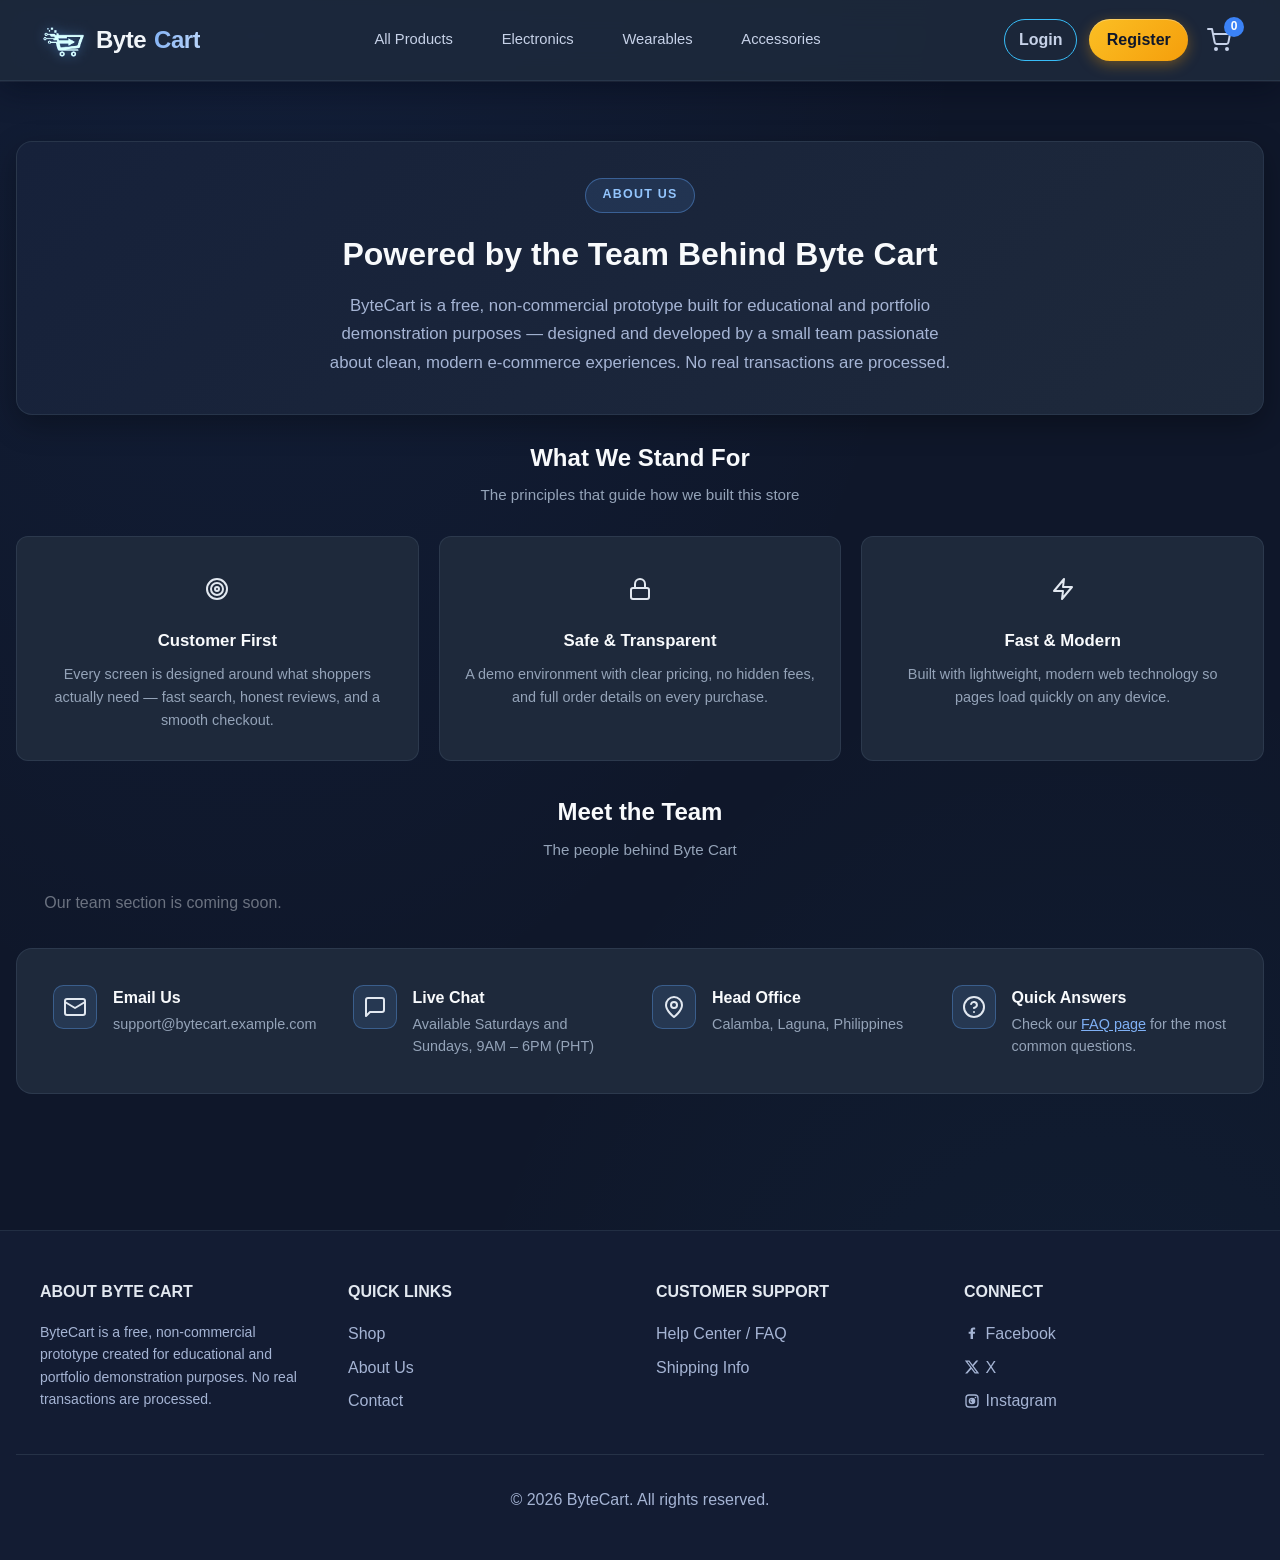
==== about.html @ 79c9c26f "Publish ByteCart to byte-carts GitHub Pages Co-authored-by: Copilot <223556219+Copilot@users.noreply" ====
<!DOCTYPE html>
<html lang="en">

<head>
  <meta charset="UTF-8">
  <meta name="viewport" content="width=device-width, initial-scale=1.0">
  <title>About Us - Byte Cart</title>
  <link rel="stylesheet" href="css/styles.css?v=24">
  <link rel="stylesheet" href="css/transitions.css">
  <style>
    .about-hero {
      background: linear-gradient(135deg, #16213A 0%, #1E293B 100%);
      border: 1px solid rgba(51, 65, 85, 0.6);
      border-radius: 1rem;
      padding: 2.25rem 2.5rem;
      text-align: center;
      margin: 1.75rem 0 1.5rem;
      box-shadow: 0 10px 30px rgba(0, 0, 0, 0.3);
    }

    .about-hero h1 {
      font-size: 2rem;
      font-weight: 800;
      color: #F8FAFC;
      margin-bottom: 0.75rem;
    }

    .about-hero p {
      color: #A5B4D4;
      max-width: 640px;
      margin: 0 auto;
      line-height: 1.7;
      font-size: 1.05rem;
    }

    .about-badge {
      display: inline-block;
      background: rgba(96, 165, 250, 0.12);
      border: 1px solid rgba(96, 165, 250, 0.4);
      color: #93C5FD;
      font-size: 0.78rem;
      font-weight: 700;
      text-transform: uppercase;
      letter-spacing: 0.1em;
      padding: 0.4rem 1rem;
      border-radius: 999px;
      margin-bottom: 1rem;
    }

    .values-grid {
      display: grid;
      grid-template-columns: repeat(auto-fit, minmax(240px, 1fr));
      gap: 1.25rem;
      margin: 1.5rem 0 2rem;
    }

    .value-card {
      background: #1E293B;
      border: 1px solid rgba(51, 65, 85, 0.7);
      border-radius: 0.75rem;
      padding: 1.75rem 1.5rem;
      text-align: center;
      transition: transform 0.2s, border-color 0.2s;
    }

    .value-card:hover {
      transform: translateY(-4px);
      border-color: rgba(96, 165, 250, 0.55);
    }

    .value-card .value-icon {
      font-size: 2rem;
      margin-bottom: 0.75rem;
    }

    .value-card h3 {
      color: #F8FAFC;
      font-size: 1.05rem;
      margin-bottom: 0.5rem;
    }

    .value-card p {
      color: #94A3B8;
      font-size: 0.9rem;
      line-height: 1.6;
      margin: 0;
    }

    .team-grid {
      display: grid;
      grid-template-columns: repeat(auto-fill, minmax(250px, 1fr));
      gap: 1.5rem;
    }

    .contact-panel {
      background: #1E293B;
      border: 1px solid rgba(51, 65, 85, 0.7);
      border-radius: 1rem;
      padding: 2.25rem;
      margin: 2rem 0 2.5rem;
      display: grid;
      grid-template-columns: repeat(auto-fit, minmax(240px, 1fr));
      gap: 1.5rem;
    }

    .contact-item {
      display: flex;
      gap: 1rem;
      align-items: start;
    }

    .contact-item .contact-icon {
      width: 44px;
      height: 44px;
      border-radius: 0.65rem;
      background: rgba(96, 165, 250, 0.12);
      border: 1px solid rgba(96, 165, 250, 0.35);
      display: flex;
      align-items: center;
      justify-content: center;
      font-size: 1.2rem;
      flex-shrink: 0;
    }

    .contact-item h3 {
      color: #F8FAFC;
      font-size: 1rem;
      margin-bottom: 0.25rem;
    }

    .contact-item p {
      color: #94A3B8;
      font-size: 0.9rem;
      line-height: 1.5;
      margin: 0;
    }

    .section-heading {
      font-size: 1.5rem;
      font-weight: 700;
      color: #F8FAFC;
      margin-bottom: 0.4rem;
      text-align: center;
    }

    .section-sub {
      color: #94A3B8;
      text-align: center;
      margin-bottom: 1.75rem;
      font-size: 0.95rem;
    }
  </style>
</head>

<body>
  <nav class="navbar">
    <div class="navbar-container">
      <a href="index.html" class="logo"><img src="assets/shopping cart image.png" alt="Byte Cart logo"><span
          class="logo-byte">Byte</span><span class="logo-cart">Cart</span></a>
      <div class="nav-center">
        <a href="products.html">All Products</a>
        <a href="products.html?category=electronics">Electronics</a>
        <a href="products.html?category=wearables">Wearables</a>
        <a href="products.html?category=accessories">Accessories</a>
      </div>
      <div class="nav-right">
        <div id="userMenu"></div>
        <div id="authButtons" class="nav-auth-links">
          <a href="login.html" class="nav-login-link">Login</a>
          <a href="login.html#register" class="nav-register-btn">Register</a>
        </div>
        <a href="cart.html" class="cart-icon" aria-label="View shopping cart">
          <svg class="cart-icon-svg" viewBox="0 0 24 24" fill="none" stroke="currentColor" stroke-width="2"
            stroke-linecap="round" stroke-linejoin="round" aria-hidden="true">
            <circle cx="9" cy="21" r="1" />
            <circle cx="20" cy="21" r="1" />
            <path d="M1 1h4l2.68 13.39a2 2 0 0 0 2 1.61h9.72a2 2 0 0 0 2-1.61L23 6H6" />
          </svg>
          <span class="cart-count" id="cartCount">0</span>
        </a>
      </div>
    </div>
  </nav>

  <div class="container" style="max-width: 1400px;">
    <div class="about-hero">
      <span class="about-badge">About Us</span>
      <h1>Powered by the Team Behind Byte Cart</h1>
      <p>ByteCart is a free, non-commercial prototype built for educational and portfolio demonstration purposes —
        designed and developed by a small team passionate about clean, modern e-commerce experiences. No real
        transactions are processed.</p>
    </div>

    <h2 class="section-heading">What We Stand For</h2>
    <p class="section-sub">The principles that guide how we built this store</p>
    <div class="values-grid">
      <div class="value-card">
        <div class="value-icon"><svg width="24" height="24" viewBox="0 0 24 24" fill="none" stroke="currentColor" stroke-width="2" stroke-linecap="round" stroke-linejoin="round" aria-hidden="true"><circle cx="12" cy="12" r="10"/><circle cx="12" cy="12" r="6"/><circle cx="12" cy="12" r="2"/></svg></div>
        <h3>Customer First</h3>
        <p>Every screen is designed around what shoppers actually need — fast search, honest reviews, and a smooth
          checkout.</p>
      </div>
      <div class="value-card">
        <div class="value-icon"><svg width="24" height="24" viewBox="0 0 24 24" fill="none" stroke="currentColor" stroke-width="2" stroke-linecap="round" stroke-linejoin="round" aria-hidden="true"><rect x="3" y="11" width="18" height="11" rx="2"/><path d="M7 11V7a5 5 0 0 1 10 0v4"/></svg></div>
        <h3>Safe &amp; Transparent</h3>
        <p>A demo environment with clear pricing, no hidden fees, and full order details on every purchase.</p>
      </div>
      <div class="value-card">
        <div class="value-icon"><svg width="24" height="24" viewBox="0 0 24 24" fill="none" stroke="currentColor" stroke-width="2" stroke-linecap="round" stroke-linejoin="round" aria-hidden="true"><path d="M13 2 3 14h9l-1 8 10-12h-9l1-8z"/></svg></div>
        <h3>Fast &amp; Modern</h3>
        <p>Built with lightweight, modern web technology so pages load quickly on any device.</p>
      </div>
    </div>

    <h2 id="team" class="section-heading">Meet the Team</h2>
    <p class="section-sub">The people behind Byte Cart</p>
    <div class="team-grid" id="teamGrid"></div>

    <div class="contact-panel" id="contact">
      <div class="contact-item">
        <div class="contact-icon"><svg width="24" height="24" viewBox="0 0 24 24" fill="none" stroke="currentColor" stroke-width="2" stroke-linecap="round" stroke-linejoin="round" aria-hidden="true"><rect x="2" y="4" width="20" height="16" rx="2"/><path d="m22 7-10 6L2 7"/></svg></div>
        <div>
          <h3>Email Us</h3>
          <p>support@bytecart.example.com</p>
        </div>
      </div>
      <div class="contact-item">
        <div class="contact-icon"><svg width="24" height="24" viewBox="0 0 24 24" fill="none" stroke="currentColor" stroke-width="2" stroke-linecap="round" stroke-linejoin="round" aria-hidden="true"><path d="M21 15a2 2 0 0 1-2 2H7l-4 4V5a2 2 0 0 1 2-2h14a2 2 0 0 1 2 2z"/></svg></div>
        <div>
          <h3>Live Chat</h3>
          <p>Available Saturdays and Sundays, 9AM – 6PM (PHT)</p>
        </div>
      </div>
      <div class="contact-item">
        <div class="contact-icon"><svg width="24" height="24" viewBox="0 0 24 24" fill="none" stroke="currentColor" stroke-width="2" stroke-linecap="round" stroke-linejoin="round" aria-hidden="true"><path d="M20 10c0 6-8 12-8 12s-8-6-8-12a8 8 0 0 1 16 0z"/><circle cx="12" cy="10" r="3"/></svg></div>
        <div>
          <h3>Head Office</h3>
          <p>Calamba, Laguna, Philippines</p>
        </div>
      </div>
      <div class="contact-item">
        <div class="contact-icon"><svg width="24" height="24" viewBox="0 0 24 24" fill="none" stroke="currentColor" stroke-width="2" stroke-linecap="round" stroke-linejoin="round" aria-hidden="true"><circle cx="12" cy="12" r="10"/><path d="M9.09 9a3 3 0 0 1 5.83 1c0 2-3 3-3 3"/><path d="M12 17h.01"/></svg></div>
        <div>
          <h3>Quick Answers</h3>
          <p>Check our <a href="faq.html" style="color:#7FB0F5;">FAQ page</a> for the most common questions.</p>
        </div>
      </div>
    </div>
  </div>

  <footer class="footer">
    <div class="footer-content">
      <div class="footer-section">
        <h3>About Byte Cart</h3>
        <p>ByteCart is a free, non-commercial prototype created for educational and portfolio demonstration purposes. No
          real transactions are processed.</p>
      </div>
      <div class="footer-section">
        <h3>Quick Links</h3>
        <a href="#">Shop</a>
        <a href="#">About Us</a>
        <a href="#">Contact</a>
      </div>
      <div class="footer-section">
        <h3>Customer Support</h3>
        <a href="#">Help Center / FAQ</a>
        <a href="#">Shipping Info</a>
      </div>
      <div class="footer-section">
        <h3>Connect</h3>
        <a href="#" aria-label="Byte Cart on Facebook"><svg class="social-icon" viewBox="0 0 24 24" aria-hidden="true">
            <path
              d="M13.5 21v-8h2.75l.4-3h-3.15V8.08c0-.87.24-1.46 1.5-1.46h1.78V3.94c-.31-.04-1.37-.14-2.6-.14-2.57 0-4.33 1.57-4.33 4.45V10H7v3h2.85v8h3.65Z" />
          </svg>Facebook</a>
        <a href="#" aria-label="Byte Cart on X"><svg class="social-icon" viewBox="0 0 24 24" aria-hidden="true">
            <path
              d="M18.244 2.25h3.308l-7.227 8.26 8.502 11.24H16.17l-5.214-6.817-5.963 6.817H1.684l7.73-8.835L1.254 2.25H8.08l4.713 6.231 5.45-6.231Zm-1.161 17.52h1.833L7.084 4.126H5.117L17.083 19.77Z" />
          </svg>X</a>
        <a href="#" aria-label="Byte Cart on Instagram"><svg class="social-icon" viewBox="0 0 24 24" aria-hidden="true">
            <path
              d="M7.5 2h9A5.5 5.5 0 0 1 22 7.5v9a5.5 5.5 0 0 1-5.5 5.5h-9A5.5 5.5 0 0 1 2 16.5v-9A5.5 5.5 0 0 1 7.5 2Zm0 2A3.5 3.5 0 0 0 4 7.5v9A3.5 3.5 0 0 0 7.5 20h9a3.5 3.5 0 0 0 3.5-3.5v-9A3.5 3.5 0 0 0 16.5 4h-9Zm9.75 1.5a1.25 1.25 0 1 1 0 2.5 1.25 1.25 0 0 1 0-2.5ZM12 7a5 5 0 1 1 0 10 5 5 0 0 1 0-10Zm0 2a3 3 0 1 0 0 6 3 3 0 0 0-3-3Z" />
          </svg>Instagram</a>
      </div>
    </div>
    <div class="footer-bottom">
      <p>Copyright 2026 ByteCart. All rights reserved.</p>
    </div>
  </footer>
  <script src="js/database.js?v=6"></script>
  <script src="data/products.js"></script>
  <script src="js/auth.js?v=3"></script>
  <script src="js/cart.js?v=5"></script>
  <script src="js/app.js?v=20"></script>
  <script src="js/site.js?v=3"></script>
  <script>
    document.addEventListener("DOMContentLoaded", () => {
      siteSettings.renderTeam("teamGrid");
    });
  </script>
</body>

</html>
---- css/styles.css ----
* {
  margin: 0;
  padding: 0;
  box-sizing: border-box;
}

body {
  font-family: -apple-system, BlinkMacSystemFont, "Segoe UI", Roboto, "Helvetica Neue", Arial, sans-serif;
  color: #333;
  background-color: #f9fafb;
  line-height: 1.6;
}

.navbar {
  background: white;
  box-shadow: 0 1px 3px rgba(0, 0, 0, 0.1);
  position: sticky;
  top: 0;
  z-index: 100;
}

.navbar-container {
  max-width: none;
  margin: 0;
  display: flex;
  justify-content: space-between;
  align-items: center;
  padding: 1rem 2.5rem;
  gap: 0.75rem;
  width: 100%;
}

.logo {
  display: flex;
  align-items: center;
  gap: 0.5rem;
  font-family: "Trebuchet MS", "Segoe UI", sans-serif;
  font-size: 1.5rem;
  letter-spacing: -0.02em;
  text-decoration: none;
  transform-origin: left center;
  transition: opacity 0.2s ease, transform 0.25s ease;
}

.logo:hover {
  opacity: 0.82;
  transform: translateY(-2px);
}

.logo-byte {
  color: #0f172a;
  font-weight: 700;
}

.logo-cart {
  color: #2563eb;
  font-weight: 600;
  background: linear-gradient(110deg, #2563eb 0%, #60a5fa 45%, #2563eb 70%);
  background-size: 220% 100%;
  background-clip: text;
  -webkit-background-clip: text;
  -webkit-text-fill-color: transparent;
  animation: logoTextShine 5s ease-in-out infinite;
}

.logo img {
  width: 48px;
  height: 48px;
  object-fit: contain;
  animation: logoFloat 3.6s ease-in-out infinite;
  transition: transform 0.3s ease, filter 0.3s ease;
}

.logo:hover img {
  transform: rotate(-5deg) scale(1.08);
  filter: drop-shadow(0 5px 8px rgba(37, 99, 235, 0.28));
}

@keyframes logoFloat {

  0%,
  100% {
    transform: translateY(0) rotate(0deg);
  }

  50% {
    transform: translateY(-3px) rotate(1.5deg);
  }
}

@keyframes logoTextShine {

  0%,
  65%,
  100% {
    background-position: 100% 50%;
  }

  80% {
    background-position: 0% 50%;
  }
}

@media (prefers-reduced-motion: reduce) {

  .logo,
  .logo img,
  .logo-cart,
  #heroAnnouncement {
    animation: none;
    transition: none;
  }
}

.nav-center {
  display: flex;
  gap: 1.25rem;
  flex: 1;
  justify-content: center;
  flex-wrap: nowrap;
  white-space: nowrap;
}

.nav-center a {
  text-decoration: none;
  color: #666;
  font-weight: 500;
  transition: color 0.3s;
  font-size: 0.92rem;
}

.nav-center a:hover {
  color: #2563eb;
}

.nav-right {
      display: flex;
      gap: 0.6rem;
      align-items: center;
      flex: 0 0 auto;
    }

#authButtons {
  display: flex;
  align-items: center;
  gap: 0.75rem;
}

.nav-auth-links .nav-login-link {
  display: inline-flex;
  align-items: center;
  gap: 0.4rem;
  text-decoration: none;
  color: #2563eb;
  font-weight: 600;
  padding: 0.45rem 0.85rem;
  border: 1.5px solid #2563eb;
  border-radius: 999px;
  white-space: nowrap;
  background: white;
  transition: background-color 0.25s, box-shadow 0.25s, transform 0.15s, color 0.25s;
}

.nav-auth-links .nav-login-link svg {
  width: 16px;
  height: 16px;
  stroke: currentColor;
  transition: stroke 0.25s;
}

.nav-auth-links .nav-login-link:hover {
  background: #2563eb;
  color: white;
  box-shadow: 0 4px 14px rgba(37, 99, 235, 0.35);
  transform: translateY(-2px);
}

.nav-auth-links .nav-login-link:hover svg {
  stroke: white;
}

.nav-auth-links .nav-register-btn {
  display: inline-flex;
  align-items: center;
  gap: 0.4rem;
  text-decoration: none;
  color: white;
  background: linear-gradient(135deg, #2563eb 0%, #1d4ed8 100%);
  padding: 0.5rem 1.1rem;
  border-radius: 999px;
  font-weight: 600;
  white-space: nowrap;
  box-shadow: 0 2px 6px rgba(37, 99, 235, 0.35);
  transition: box-shadow 0.25s, transform 0.15s, filter 0.25s, background 0.25s;
}

.nav-auth-links .nav-register-btn svg {
  width: 16px;
  height: 16px;
  stroke: currentColor;
  transition: stroke 0.25s;
}

.nav-auth-links .nav-register-btn:hover {
  background: linear-gradient(135deg, #1d4ed8 0%, #1e40af 100%);
  box-shadow: 0 6px 18px rgba(37, 99, 235, 0.45);
  transform: translateY(-2px);
  color: white;
}

.nav-auth-links .nav-register-btn:hover svg {
  stroke: white;
}

.cart-icon {
  position: relative;
  cursor: pointer;
  display: inline-flex;
  align-items: center;
  justify-content: center;
  width: 42px;
  height: 42px;
  flex: 0 0 auto;
  text-decoration: none;
  color: #333;
  transition: color 0.3s;
}

.cart-icon-svg {
  width: 24px;
  height: 24px;
  display: block;
}

.cart-icon:hover {
  color: #2563eb;
}

.cart-count {
  position: absolute;
  top: -2px;
  right: -4px;
  background: #ef4444;
  color: white;
  border-radius: 50%;
  width: 20px;
  height: 20px;
  display: flex;
  align-items: center;
  justify-content: center;
  font-size: 0.75rem;
  font-weight: bold;
}

.hero {
  position: relative;
  isolation: isolate;
  overflow: hidden;
  background: linear-gradient(135deg, #2563eb 0%, #1e40af 100%);
  color: white;
  padding: 4rem 1rem;
  text-align: center;
}

.hero::before {
  content: "";
  position: absolute;
  inset: 0;
  z-index: -1;
  opacity: 0.22;
  background-image:
    linear-gradient(rgba(255, 255, 255, 0.16) 1px, transparent 1px),
    linear-gradient(90deg, rgba(255, 255, 255, 0.16) 1px, transparent 1px);
  background-size: 34px 34px;
  mask-image: linear-gradient(120deg, black 0%, transparent 78%);
}

.hero::after {
  content: "";
  position: absolute;
  width: 52%;
  height: 180%;
  top: -40%;
  right: -14%;
  z-index: -1;
  border-left: 1px solid rgba(255, 255, 255, 0.2);
  border-right: 1px solid rgba(255, 255, 255, 0.1);
  transform: rotate(18deg);
  background: linear-gradient(90deg, transparent, rgba(255, 255, 255, 0.08), transparent);
}

.hero:has(.greeting-admin) {
  background: linear-gradient(135deg, #0f3b82 0%, #1555b8 55%, #1d4ed8 100%);
}

.hero:has(.greeting-admin) .hero-content {
  max-width: 760px;
  margin: 0 auto;
  padding: 2.25rem 2rem;
  border: 1px solid rgba(255, 255, 255, 0.2);
  border-radius: 1rem;
  background: rgba(7, 31, 75, 0.2);
  box-shadow: 0 18px 45px rgba(4, 22, 59, 0.2);
  backdrop-filter: blur(4px);
}

.hero-content h1 {
  font-size: 3rem;
  margin-bottom: 1rem;
  font-weight: bold;
  transition: all 0.4s ease;
}

#heroAnnouncement {
  animation: announcementGlow 4s ease-in-out infinite;
}

@keyframes announcementGlow {

  0%,
  100% {
    text-shadow: 0 0 0 rgba(255, 255, 255, 0);
  }

  50% {
    text-shadow: 0 0 18px rgba(191, 219, 254, 0.55);
  }
}

.hero-content h1.greeting-user {
  font-size: 2.4rem;
  background: linear-gradient(135deg, #fbbf24, #f59e0b);
  -webkit-background-clip: text;
  -webkit-text-fill-color: transparent;
  background-clip: text;
}

.hero-content h1.greeting-user:hover {
  filter: brightness(1.15);
  transform: scale(1.01);
}

.hero-content h1.greeting-admin {
  font-size: 2.4rem;
  background: linear-gradient(135deg, #ffffff, #bfdbfe);
  -webkit-background-clip: text;
  -webkit-text-fill-color: transparent;
  background-clip: text;
}

.hero-content h1.greeting-admin:hover {
  filter: brightness(1.15);
  transform: scale(1.01);
}

.hero-content p {
  font-size: 1.25rem;
  margin-bottom: 2rem;
  opacity: 0.9;
  transition: opacity 0.4s ease;
}

.welcome-user {
  color: #f59e0b;
  transition: color 0.2s ease, transform 0.2s ease;
}

.welcome-user:hover {
  color: #fbbf24;
  transform: scale(1.05);
}

.welcome-admin {
  color: #ef4444;
  transition: color 0.2s ease, transform 0.2s ease;
}

.welcome-admin:hover {
  color: #f87171;
  transform: scale(1.05);
}

.cta-button {
  display: inline-block;
  background: white;
  color: #2563eb;
  padding: 0.75rem 2rem;
  border-radius: 0.5rem;
  text-decoration: none;
  font-weight: bold;
  transition: transform 0.3s, box-shadow 0.3s;
}

.cta-button:hover {
  transform: translateY(-2px);
  box-shadow: 0 4px 12px rgba(0, 0, 0, 0.15);
}

.container {
  max-width: 1200px;
  margin: 0 auto;
  padding: 2rem 1rem;
}

.team-grid {
  align-items: stretch;
}

.team-card {
  min-height: 100%;
  padding: 1.5rem;
  text-align: center;
  background: #ffffff;
  border: 1px solid #e2e8f0;
  border-radius: 0.75rem;
  box-shadow: 0 8px 24px rgba(15, 23, 42, 0.06);
  transition: transform 0.25s ease, box-shadow 0.25s ease, border-color 0.25s ease;
}

.team-card:hover {
  transform: translateY(-4px);
  border-color: #93c5fd;
  box-shadow: 0 14px 30px rgba(37, 99, 235, 0.14);
}

.team-photo {
  display: block;
  width: 104px;
  height: 104px;
  margin: 0 auto 1rem;
  object-fit: cover;
  border: 4px solid #dbeafe;
  border-radius: 50%;
  background: #eff6ff;
}

.team-card h3 {
  margin-bottom: 0.25rem;
  color: #0f172a;
  font-size: 1.1rem;
}

.team-role {
  margin-bottom: 0.75rem;
  color: #2563eb;
  font-size: 0.82rem;
  font-weight: 700;
  letter-spacing: 0.04em;
  text-transform: uppercase;
}

.team-bio {
  color: #64748b;
  font-size: 0.92rem;
  line-height: 1.6;
}

@media (prefers-reduced-motion: reduce) {
  .team-card {
    transition: none;
  }
}

.grid {
  display: grid;
  gap: 1.5rem;
  align-items: stretch;
}

.grid-cols-3 {
  grid-template-columns: repeat(auto-fill, minmax(280px, 1fr));
}

.grid-cols-4 {
  grid-template-columns: repeat(auto-fill, minmax(250px, 1fr));
}

.grid a {
  display: flex;
  min-width: 0;
  text-decoration: none;
  color: inherit;
  height: 100%;
}

@media (max-width: 768px) {
  .logo {
    font-size: 1.25rem;
  }

  .grid-cols-3,
  .grid-cols-4 {
    grid-template-columns: repeat(auto-fill, minmax(200px, 1fr));
  }

  .nav-center {
    display: none;
  }

  .hero-content h1 {
    font-size: 2rem;
  }
}

 
a:has(> .product-card) {
  display: block;
  height: 100%;
  text-decoration: none;
}

.product-card {
  border: 1px solid #e5e7eb;
  border-radius: 0.75rem;
  overflow: hidden;
  background: white;
  transition: box-shadow 0.3s, transform 0.3s, border-color 0.3s;
  box-shadow: 0 1px 3px rgba(0, 0, 0, 0.1);
  display: flex;
  flex-direction: column;
  height: 100%;
}

.product-card:hover {
  box-shadow: 0 10px 25px rgba(0, 0, 0, 0.1);
  transform: translateY(-5px);
  border-color: #cbd5e1;
}

.product-image {
  width: 100%;
  aspect-ratio: 4 / 3;
  height: auto;
  object-fit: contain;
  object-position: center;
  padding: 1rem;
  display: block;
  background: #f8fafc;
  border-bottom: 1px solid #e5e7eb;
  flex-shrink: 0;
}

.product-detail-image {
  width: 100%;
  aspect-ratio: 1 / 1;
  height: auto;
  max-height: 560px;
  display: block;
  object-fit: contain;
  object-position: center;
  padding: 2rem;
  background: #f8fafc;
  border-radius: 1rem;
}

.product-thumbnail {
  width: 60px;
  height: 60px;
  object-fit: cover;
  border-radius: 0.375rem;
  background: #f1f5f9;
}

.product-body {
  padding: 1.15rem;
  flex: 1;
  min-width: 0;
  display: flex;
  flex-direction: column;
}

.product-category {
  font-size: 0.72rem;
  color: #64748b;
  text-transform: uppercase;
  letter-spacing: 0.06em;
  font-weight: 700;
}

.product-name {
  font-size: 1.05rem;
  line-height: 1.4;
  font-weight: 700;
  color: #0f172a;
  margin-top: 0.4rem;
  min-height: 2.94rem;
  display: -webkit-box;
  -webkit-line-clamp: 2;
  -webkit-box-orient: vertical;
  overflow: hidden;
}

.product-description {
  font-size: 0.9rem;
  line-height: 1.55;
  color: #475569;
  margin-top: 0.5rem;
  min-height: 4.2rem;
  display: -webkit-box;
  -webkit-line-clamp: 3;
  -webkit-box-orient: vertical;
  overflow: hidden;
  flex: 1;
}

.product-rating {
  display: flex;
  gap: 0.5rem;
  margin-top: 0.5rem;
  font-size: 0.85rem;
  font-weight: 500;
  color: #475569;
}

.product-price-section {
  display: grid;
  grid-template-columns: minmax(0, 1fr) auto;
  grid-template-rows: auto auto;
  column-gap: 0.75rem;
  align-items: center;
  margin-top: auto;
  padding-top: 0.75rem;
}

.product-price {
  grid-column: 1;
  grid-row: 1;
  font-size: 1.5rem;
  font-weight: bold;
  color: #2563eb;
}

.product-sales {
  grid-column: 1;
  grid-row: 2;
  display: inline-flex;
  align-items: center;
  width: fit-content;
  margin-top: 0.25rem;
  padding: 0.25rem 0.6rem;
  border-radius: 9999px;
  background: #f1f5f9;
  color: #475569;
  font-size: 0.75rem;
  font-weight: 600;
}

.product-price-section .btn {
  grid-column: 2;
  grid-row: 1 / span 2;
  white-space: nowrap;
}

@media (max-width: 480px) {
  .product-price {
    font-size: 1.25rem;
  }
}

.category-card {
  transition: transform 0.25s ease, box-shadow 0.25s ease, filter 0.25s ease;
}

.category-card:hover,
.category-link:hover .category-card {
  transform: translateY(-6px) scale(1.02);
  box-shadow: 0 20px 40px rgba(0, 0, 0, 0.25);
  filter: brightness(1.12);
}

.btn {
  padding: 0.5rem 1rem;
  border: none;
  border-radius: 0.375rem;
  cursor: pointer;
  font-weight: 600;
  transition: all 0.3s;
  font-size: 0.875rem;
}

.btn-primary {
  background: #2563eb;
  color: white;
}

.btn-primary:hover {
  background: #1d4ed8;
  transform: translateY(-2px);
  box-shadow: 0 4px 8px rgba(37, 99, 235, 0.3);
}

.btn-save {
  background: #16a34a;
  color: white;
}

.btn-save:hover {
  background: #15803d;
  transform: translateY(-2px);
  box-shadow: 0 4px 8px rgba(22, 163, 74, 0.3);
}

.btn-warning {
  background: #FBBF24;
  color: white;
}

.btn-warning:hover {
  background: #F59E0B;
  transform: translateY(-2px);
  box-shadow: 0 4px 8px rgba(245, 158, 11, 0.3);
}

.btn-secondary {
  background: white;
  color: #2563eb;
  border: 2px solid #2563eb;
}

.btn-secondary:hover {
  background: #f0f9ff;
}

.btn-danger {
  background: #ef4444;
  color: white;
}

.btn-danger:hover {
  background: #dc2626;
}

.modal {
  display: none;
  position: fixed;
  top: 0;
  left: 0;
  width: 100%;
  height: 100%;
  background: rgba(0, 0, 0, 0.5);
  z-index: 1000;
  align-items: center;
  justify-content: center;
}

.modal.show {
  display: flex;
}

.modal-content {
  background: white;
  padding: 2rem;
  border-radius: 0.5rem;
  max-width: 500px;
  width: 90%;
  box-shadow: 0 20px 25px rgba(0, 0, 0, 0.15);
}

.modal-header {
  display: flex;
  justify-content: space-between;
  align-items: center;
  margin-bottom: 1.5rem;
}

.modal-title {
  font-size: 1.5rem;
  font-weight: bold;
}

.close-btn {
  background: none;
  border: none;
  font-size: 2rem;
  cursor: pointer;
  color: #999;
}

.form-group {
  margin-bottom: 1rem;
}

.form-label {
  display: block;
  margin-bottom: 0.5rem;
  font-weight: 600;
  color: #333;
}

.form-control {
  width: 100%;
  padding: 0.75rem;
  border: 1px solid #d1d5db;
  border-radius: 0.375rem;
  font-size: 1rem;
  transition: border-color 0.3s;
}

.form-control:focus {
  outline: none;
  border-color: #2563eb;
  box-shadow: 0 0 0 3px rgba(37, 99, 235, 0.1);
}

.filter-select {
  width: 100%;
  padding: 0.65rem 0.75rem;
  border: 1px solid #d1d5db;
  border-radius: 0.375rem;
  background: white;
  color: #334155;
  font-size: 0.95rem;
}

.filter-select:focus {
  outline: none;
  border-color: #2563eb;
  box-shadow: 0 0 0 3px rgba(37, 99, 235, 0.1);
}

.form-error {
  color: #ef4444;
  font-size: 0.875rem;
  margin-top: 0.25rem;
}

.checkout-layout {
  display: grid;
  grid-template-columns: repeat(2, minmax(0, 1fr));
  gap: 2rem;
  max-width: 1000px;
}

.checkout-field-row {
  display: grid;
  grid-template-columns: repeat(2, minmax(0, 1fr));
  gap: 1rem;
}

.checkout-summary {
  position: sticky;
  top: 100px;
  padding: 1.5rem;
  background: white;
  border: 1px solid #e5e7eb;
  border-radius: 0.5rem;
}

@media (max-width: 768px) and (orientation: portrait) {
  .checkout-layout {
    grid-template-columns: 1fr;
    gap: 1.5rem;
  }

  .checkout-summary {
    position: static;
    padding: 1rem;
  }
}

@media (max-width: 768px) and (orientation: landscape) {
  .checkout-layout {
    grid-template-columns: 1fr;
  }

  .checkout-summary {
    position: static;
  }
}

@media (max-width: 480px) {
  .checkout-field-row {
    grid-template-columns: 1fr;
    gap: 0;
  }
}

.footer {
  background: #111;
  color: white;
  padding: 3rem 1rem;
  margin-top: 4rem;
}

.footer-content {
  max-width: 1200px;
  margin: 0 auto;
  display: grid;
  grid-template-columns: repeat(auto-fit, minmax(250px, 1fr));
  gap: 2rem;
}

.footer-section h3 {
  margin-bottom: 1rem;
  font-size: 1rem;
  text-transform: uppercase;
}

.footer-section p {
  color: #94a3b8;
  font-size: 0.875rem;
  line-height: 1.6;
}

.footer-section a {
  display: block;
  color: #ccc;
  text-decoration: none;
  margin-bottom: 0.5rem;
  transition: color 0.3s;
}

.social-icon {
  width: 1rem;
  height: 1rem;
  margin-right: 0.35rem;
  vertical-align: -0.15em;
  fill: currentColor;
}

.footer-section a:hover {
  color: white;
}

.footer-bottom {
  border-top: 1px solid #333;
  margin-top: 2rem;
  padding-top: 2rem;
  text-align: center;
  color: #999;
}

.text-center {
  text-align: center;
}

.flex {
  display: flex;
}

.gap-4 {
  gap: 1rem;
}

#productDetail button:not(.modal button) {
  transition: all 0.3s ease;
}

#productDetail button[style*="background: #2563eb"]:hover {
  background: #1d4ed8 !important;
  transform: translateY(-2px);
  box-shadow: 0 6px 16px rgba(37, 99, 235, 0.4) !important;
}

#productDetail button[style*="background: white"]:hover {
  background: #eff6ff !important;
  border-color: #1e40af !important;
  transform: translateY(-2px);
}

#productDetail img {
  transition: transform 0.3s ease;
}

#productDetail img:hover {
  transform: scale(1.02);
}

@media (max-width: 768px) {
  #productDetail>div {
    grid-template-columns: 1fr !important;
  }

  #productDetail h1 {
    font-size: 1.75rem !important;
  }

  #productDetail>div>div:first-child {
    position: relative !important;
    top: auto !important;
  }
}

@media (max-width: 768px) {
  .container {
    padding: 1rem;
  }

  .navbar-container {
    display: flex;
    align-items: center;
    justify-content: space-between;
    flex-direction: row;
    flex-wrap: nowrap;
    gap: 0.5rem;
    padding: 0.75rem 1rem;
  }

  .logo {
    flex: 1 1 auto;
    min-width: 0;
    gap: 0.25rem;
    white-space: nowrap;
  }

  .logo img {
    width: 44px;
    height: 44px;
  }

  .nav-right {
    display: flex;
    flex-direction: row;
    flex-wrap: nowrap;
    align-items: center;
    flex: 0 0 auto;
    gap: 0.5rem;
    white-space: nowrap;
  }

  .nav-right a,
  .nav-right button {
    display: inline-flex;
    align-items: center;
    justify-content: center;
    min-height: 44px;
    padding: 0.5rem;
  }

  #userMenu .flex {
    display: flex;
    align-items: center;
    gap: 0.25rem;
  }

  #userMenu .flex span,
  #userMenu .flex a[href="admin.html"] {
    display: none;
  }

  #authButtons {
    display: flex;
    flex-direction: row;
    flex-wrap: nowrap;
    align-items: center;
    gap: 0.25rem;
  }

  #authButtons a {
    padding: 0.5rem 0.35rem !important;
    font-size: 0.875rem;
  }

  .user-profile {
    display: none;
  }

  .user-profile.is-open .user-dropdown {
    display: block;
  }

  .nav-center {
    display: none;
  }

  .hero-content h1 {
    font-size: 1.75rem;
  }

  .hero-content p {
    font-size: 1rem;
  }

  .grid-cols-3,
  .grid-cols-4 {
    grid-template-columns: 1fr;
  }

  .modal-content {
    width: 95%;
  }
}

 
.navbar-container>#userMenu {
  margin-right: auto;
  display: flex;
  align-items: center;
}

.user-profile {
  position: relative;
  display: flex;
  align-items: center;
  gap: 0.625rem;
  background: #f8fafc;
  border: 1px solid rgba(226, 232, 240, 0.8);
  border-radius: 9999px;
  padding: 0.375rem 0.75rem 0.375rem 0.375rem;
  cursor: pointer;
  transition: background-color 0.15s ease, border-color 0.15s ease;
  user-select: none;
}

.user-profile:hover {
  background: #f1f5f9;
  border-color: #cbd5e1;
}

.user-profile:focus-visible {
  outline: 2px solid #3b82f6;
  outline-offset: 2px;
}

.user-avatar {
  position: relative;
  width: 1.75rem;
  height: 1.75rem;
  border-radius: 9999px;
  background: #2563eb;
  color: #fff;
  font-size: 0.75rem;
  font-weight: 600;
  display: flex;
  align-items: center;
  justify-content: center;
  flex-shrink: 0;
  box-shadow: 0 1px 2px rgba(0, 0, 0, 0.08);
}

.user-avatar .avatar-status {
  position: absolute;
  bottom: -1px;
  right: -1px;
  width: 0.5rem;
  height: 0.5rem;
  border-radius: 9999px;
  background: #22c55e;
  border: 2px solid #f8fafc;
}

.user-avatar.avatar-admin {
  background: #7c3aed;
}

.user-avatar.avatar-admin .avatar-status {
  background: #f59e0b;
}

.user-label {
  display: flex;
  flex-direction: column;
  line-height: 1.15;
  min-width: 0;
}

.user-name {
  font-size: 0.75rem;
  font-weight: 600;
  color: #1e293b;
  white-space: nowrap;
  overflow: hidden;
  text-overflow: ellipsis;
  max-width: 9rem;
}

.user-role {
  align-self: flex-start;
  font-size: 10px;
  font-weight: 500;
  padding: 1px 6px;
  border-radius: 6px;
  background: #eff6ff;
  color: #1d4ed8;
}

.user-role.role-admin {
  background: #f5f3ff;
  color: #6d28d9;
}

.user-chevron {
  color: #94a3b8;
  transition: transform 0.15s ease;
  flex-shrink: 0;
}

.user-profile.is-open .user-chevron {
  transform: rotate(180deg);
}

.user-dropdown {
  position: absolute;
  top: calc(100% + 0.5rem);
  left: 0;
  width: 12rem;
  background: #fff;
  border: 1px solid #f1f5f9;
  border-radius: 0.75rem;
  box-shadow: 0 10px 24px rgba(15, 23, 42, 0.12), 0 2px 8px rgba(15, 23, 42, 0.06);
  padding: 0.25rem;
  display: none;
  z-index: 60;
}

.user-profile.is-open .user-dropdown {
  display: block;
  animation: userDropdownIn 0.12s ease-out;
}

@keyframes userDropdownIn {
  from {
    opacity: 0;
    transform: translateY(-4px);
  }

  to {
    opacity: 1;
    transform: translateY(0);
  }
}

.user-dropdown-header {
  padding: 0.5rem 0.75rem 0.4rem;
  border-bottom: 1px solid #f1f5f9;
  margin-bottom: 0.125rem;
}

.user-dropdown-header .dd-name {
  font-size: 0.75rem;
  font-weight: 600;
  color: #0f172a;
  white-space: nowrap;
  overflow: hidden;
  text-overflow: ellipsis;
}

.user-dropdown-header .dd-email {
  font-size: 0.65rem;
  color: #94a3b8;
  white-space: nowrap;
  overflow: hidden;
  text-overflow: ellipsis;
}

.user-dropdown-item {
  display: flex;
  align-items: center;
  gap: 0.5rem;
  width: 100%;
  padding: 0.5rem 0.75rem;
  font-size: 0.75rem;
  font-weight: 500;
  color: #334155;
  text-decoration: none;
  background: none;
  border: none;
  border-radius: 0.5rem;
  cursor: pointer;
  text-align: left;
  transition: background-color 0.15s ease, color 0.15s ease, text-decoration-color 0.15s ease, padding-left 0.15s ease;
  font-family: inherit;
  text-decoration: underline;
  text-decoration-color: transparent;
  text-decoration-thickness: 1.5px;
  text-underline-offset: 3px;
}

.user-dropdown-item svg {
  flex-shrink: 0;
  color: #64748b;
  transition: color 0.15s ease, transform 0.15s ease;
}

.user-dropdown-item:hover {
  background: #eff6ff;
  color: #1d4ed8;
  text-decoration-color: #2563eb;
  padding-left: 0.9rem;
}

.user-dropdown-item:hover svg {
  color: #2563eb;
  transform: scale(1.1);
}

.user-dropdown-item.danger {
  color: #dc2626;
}

.user-dropdown-item.danger svg {
  color: #dc2626;
}

.user-dropdown-item.danger:hover {
  background: #fef2f2;
  text-decoration-color: #dc2626;
  padding-left: 0.9rem;
}

.user-dropdown-sep {
  height: 1px;
  background: #f1f5f9;
  margin: 0.25rem 0.5rem;
}

.user-dropdown-item.danger:hover svg {
  color: #dc2626;
}

 
@media (max-width: 768px) {
  .user-profile {
    gap: 0;
    padding: 0.25rem;
    background: transparent;
    border-color: transparent;
  }

  .user-label,
  .user-chevron {
    display: none;
  }

  .user-dropdown {
    position: fixed;
    top: 68px;
    left: 0.5rem;
    right: 0.5rem;
    width: auto;
  }
}
 
.cart-layout {
  display: grid;
  grid-template-columns: 1fr;
  gap: 1.5rem;
  align-items: start;
}

@media (min-width: 1024px) {
  .cart-layout {
    grid-template-columns: 1fr 380px;
  }
}

.cart-items-header {
  display: flex;
  align-items: baseline;
  justify-content: space-between;
  margin-bottom: 1rem;
  padding: 0 0.25rem;
}

.cart-items-header h2 {
  font-size: 1.25rem;
  font-weight: 700;
  color: #0f172a;
}

.cart-items-count {
  font-size: 0.875rem;
  font-weight: 600;
  color: #64748b;
  background: #f1f5f9;
  padding: 0.25rem 0.75rem;
  border-radius: 999px;
}

.cart-items-list {
  display: flex;
  flex-direction: column;
  gap: 1rem;
}

.cart-item-card {
  display: flex;
  gap: 1rem;
  background: white;
  border: 1px solid #e2e8f0;
  border-radius: 1rem;
  padding: 1rem;
  transition: box-shadow 0.2s ease, border-color 0.2s ease, transform 0.15s ease;
}

.cart-item-card:hover {
  border-color: #cbd5e1;
  box-shadow: 0 8px 24px rgba(15, 23, 42, 0.08);
  transform: translateY(-2px);
}

.cart-item-img-wrap {
  flex-shrink: 0;
}

.cart-item-img {
  width: 96px;
  height: 96px;
  object-fit: cover;
  border-radius: 0.75rem;
  background: #f8fafc;
  border: 1px solid #f1f5f9;
}

.cart-item-info {
  flex: 1;
  min-width: 0;
  display: flex;
  flex-direction: column;
}

.cart-item-name {
  font-weight: 600;
  color: #0f172a;
  text-decoration: none;
  font-size: 1rem;
  line-height: 1.35;
  margin-bottom: 0.25rem;
}

.cart-item-name:hover {
  color: #2563eb;
}

.cart-item-price {
  font-size: 0.875rem;
  color: #64748b;
  margin-bottom: 0.75rem;
}

.cart-item-controls {
  margin-top: auto;
  display: flex;
  align-items: center;
  gap: 1rem;
  flex-wrap: wrap;
}

.cart-qty-stepper {
  display: inline-flex;
  align-items: stretch;
  border: 1.5px solid #e2e8f0;
  border-radius: 0.6rem;
  overflow: hidden;
  background: white;
}

.cart-qty-stepper button {
  width: 2.25rem;
  border: none;
  background: #f8fafc;
  color: #334155;
  font-size: 1.1rem;
  font-weight: 600;
  cursor: pointer;
  transition: background-color 0.15s ease, color 0.15s ease;
}

.cart-qty-stepper button:hover {
  background: #eff6ff;
  color: #2563eb;
}

.cart-qty-stepper input {
  width: 3rem;
  border: none;
  text-align: center;
  font-weight: 600;
  color: #0f172a;
  font-size: 0.95rem;
  -moz-appearance: textfield;
  appearance: textfield;
}

.cart-qty-stepper input::-webkit-outer-spin-button,
.cart-qty-stepper input::-webkit-inner-spin-button {
  -webkit-appearance: none;
  margin: 0;
}

.cart-qty-stepper input:focus {
  outline: none;
  background: #eff6ff;
}

.cart-item-remove {
  display: inline-flex;
  align-items: center;
  gap: 0.35rem;
  border: none;
  background: none;
  color: #dc2626;
  font-size: 0.85rem;
  font-weight: 600;
  cursor: pointer;
  padding: 0.35rem 0.5rem;
  border-radius: 0.5rem;
  transition: background-color 0.15s ease, color 0.15s ease;
}

.cart-item-remove:hover {
  background: #fef2f2;
  color: #b91c1c;
}

.cart-item-total {
  flex-shrink: 0;
  text-align: right;
  display: flex;
  flex-direction: column;
  justify-content: center;
  gap: 0.2rem;
  min-width: 110px;
}

.cart-item-total-label {
  font-size: 0.7rem;
  text-transform: uppercase;
  letter-spacing: 0.05em;
  color: #94a3b8;
  font-weight: 600;
}

.cart-item-total span:last-child {
  font-weight: 700;
  font-size: 1.05rem;
  color: #0f172a;
}

.cart-summary-card {
  background: white;
  border: 1px solid #e2e8f0;
  border-radius: 1rem;
  padding: 1.5rem;
  box-shadow: 0 12px 32px rgba(15, 23, 42, 0.07);
  position: sticky;
  top: 90px;
}

.cart-summary-card h2 {
  font-size: 1.25rem;
  font-weight: 700;
  color: #0f172a;
  margin-bottom: 1.25rem;
  padding-bottom: 0.75rem;
  border-bottom: 1px solid #f1f5f9;
}

.cart-summary-rows {
  display: flex;
  flex-direction: column;
  gap: 0.65rem;
  margin-bottom: 1rem;
}

.cart-summary-row {
  display: flex;
  justify-content: space-between;
  font-size: 0.95rem;
  color: #475569;
}

.cart-summary-row span:last-child {
  font-weight: 500;
  color: #0f172a;
}

.cart-summary-free {
  color: #16a34a !important;
  font-weight: 700 !important;
}

.cart-summary-total {
  display: flex;
  justify-content: space-between;
  align-items: center;
  font-size: 1.15rem;
  font-weight: 700;
  color: #0f172a;
  padding: 1rem 0;
  border-top: 1px solid #f1f5f9;
  margin-bottom: 1rem;
}

.cart-summary-total span:last-child {
  color: #2563eb;
  font-size: 1.35rem;
}

.cart-checkout-btn {
  width: 100%;
  display: flex;
  align-items: center;
  justify-content: center;
  gap: 0.5rem;
  padding: 0.9rem 1.5rem;
  font-size: 1rem;
}

.cart-summary-perks {
  margin-top: 1.25rem;
  padding-top: 1.25rem;
  border-top: 1px solid #f1f5f9;
  display: flex;
  flex-direction: column;
  gap: 0.55rem;
}

.cart-summary-perks div {
  display: flex;
  align-items: center;
  gap: 0.5rem;
  font-size: 0.85rem;
  color: #64748b;
}

.cart-summary-perks svg {
  color: #16a34a;
  flex-shrink: 0;
}

.cart-continue-link {
  display: block;
  text-align: center;
  margin-top: 1rem;
  font-size: 0.9rem;
  font-weight: 600;
  color: #2563eb;
  text-decoration: none;
}

.cart-continue-link:hover {
  text-decoration: underline;
}

.cart-empty {
  text-align: center;
  padding: 4rem 1.5rem;
  background: white;
  border: 1px dashed #cbd5e1;
  border-radius: 1.25rem;
  max-width: 520px;
  margin: 0 auto;
}

.cart-empty svg {
  color: #cbd5e1;
  margin-bottom: 1rem;
}

.cart-empty h2 {
  font-size: 1.4rem;
  font-weight: 700;
  color: #0f172a;
  margin-bottom: 0.5rem;
}

.cart-empty p {
  color: #64748b;
  margin-bottom: 1.5rem;
}

@media (max-width: 640px) {
  .cart-item-card {
    flex-wrap: wrap;
  }
  .cart-item-total {
    width: 100%;
    flex-direction: row;
    justify-content: space-between;
    padding-top: 0.75rem;
    border-top: 1px dashed #e2e8f0;
  }
  .cart-summary-card {
    position: static;
  }
}

 
.order-modal-overlay {
  position: fixed;
  inset: 0;
  z-index: 9998;
  display: flex;
  align-items: center;
  justify-content: center;
  padding: 1rem;
  background: rgba(15, 23, 42, 0.55);
  backdrop-filter: blur(4px);
  animation: orderModalFade 0.2s ease-out;
}

.order-modal-overlay.is-closing {
  animation: orderModalFadeOut 0.18s ease-in forwards;
}

@keyframes orderModalFade {
  from { opacity: 0; }
  to { opacity: 1; }
}

@keyframes orderModalFadeOut {
  from { opacity: 1; }
  to { opacity: 0; }
}

.order-modal {
  background: white;
  border-radius: 1.25rem;
  width: 100%;
  max-width: 560px;
  max-height: 88vh;
  overflow-y: auto;
  box-shadow: 0 24px 60px rgba(15, 23, 42, 0.3);
  animation: orderModalIn 0.25s cubic-bezier(0.16, 1, 0.3, 1);
}

.order-modal-overlay.is-closing .order-modal {
  animation: orderModalOut 0.18s ease-in forwards;
}

@keyframes orderModalIn {
  from { opacity: 0; transform: translateY(24px) scale(0.97); }
  to { opacity: 1; transform: translateY(0) scale(1); }
}

@keyframes orderModalOut {
  from { opacity: 1; transform: translateY(0) scale(1); }
  to { opacity: 0; transform: translateY(24px) scale(0.97); }
}

.order-modal-header {
  display: flex;
  align-items: center;
  justify-content: space-between;
  padding: 1.25rem 1.5rem;
  border-bottom: 1px solid #f1f5f9;
  position: sticky;
  top: 0;
  background: white;
  z-index: 1;
}

.order-modal-header h2 {
  font-size: 1.15rem;
  font-weight: 700;
  color: #0f172a;
  display: flex;
  align-items: center;
  gap: 0.5rem;
}

.order-modal-header h2 svg {
  color: #2563eb;
}

.order-modal-close {
  width: 2.25rem;
  height: 2.25rem;
  display: flex;
  align-items: center;
  justify-content: center;
  border: none;
  border-radius: 50%;
  background: #f1f5f9;
  color: #475569;
  font-size: 1.25rem;
  line-height: 1;
  cursor: pointer;
  transition: background-color 0.15s ease, color 0.15s ease;
}

.order-modal-close:hover {
  background: #e2e8f0;
  color: #0f172a;
}

.order-modal-body {
  padding: 1.5rem;
}

.order-modal-meta {
  display: grid;
  grid-template-columns: 1fr 1fr;
  gap: 0.75rem;
  margin-bottom: 1.25rem;
}

.order-modal-meta-item {
  background: #f8fafc;
  border: 1px solid #f1f5f9;
  border-radius: 0.75rem;
  padding: 0.75rem 1rem;
}

.order-modal-meta-label {
  font-size: 0.7rem;
  text-transform: uppercase;
  letter-spacing: 0.05em;
  font-weight: 600;
  color: #94a3b8;
  margin-bottom: 0.25rem;
}

.order-modal-meta-value {
  font-size: 0.95rem;
  font-weight: 600;
  color: #0f172a;
}

.order-modal-status {
  display: inline-block;
  padding: 0.2rem 0.7rem;
  border-radius: 999px;
  font-size: 0.8rem;
  font-weight: 600;
}

.order-modal-status.is-pending { background: #fef3c7; color: #92400e; }
.order-modal-status.is-shipped { background: #dbeafe; color: #1e40af; }
.order-modal-status.is-completed,
.order-modal-status.is-paid { background: #dcfce7; color: #166534; }
.order-modal-status.is-cancelled { background: #fee2e2; color: #991b1b; }

.order-modal-section-title {
  font-size: 0.8rem;
  font-weight: 600;
  text-transform: uppercase;
  letter-spacing: 0.05em;
  color: #94a3b8;
  margin: 1.25rem 0 0.75rem;
}

.order-modal-items {
  border: 1px solid #f1f5f9;
  border-radius: 0.75rem;
  overflow: hidden;
}

.order-modal-item {
  display: flex;
  align-items: center;
  gap: 0.85rem;
  padding: 0.75rem 1rem;
}

.order-modal-item + .order-modal-item {
  border-top: 1px solid #f1f5f9;
}

.order-modal-item-img {
  width: 52px;
  height: 52px;
  object-fit: cover;
  border-radius: 0.5rem;
  background: #f8fafc;
  border: 1px solid #f1f5f9;
  flex-shrink: 0;
}

.order-modal-item-info {
  flex: 1;
  min-width: 0;
}

.order-modal-item-name {
  font-weight: 600;
  font-size: 0.92rem;
  color: #0f172a;
  overflow: hidden;
  text-overflow: ellipsis;
  white-space: nowrap;
}

.order-modal-item-qty {
  font-size: 0.82rem;
  color: #64748b;
  margin-top: 0.15rem;
}

.order-modal-item-price {
  font-weight: 700;
  color: #0f172a;
  font-size: 0.95rem;
  flex-shrink: 0;
}

.order-modal-shipping {
  background: #f8fafc;
  border: 1px solid #f1f5f9;
  border-radius: 0.75rem;
  padding: 1rem;
  font-size: 0.92rem;
  color: #334155;
  line-height: 1.6;
}

.order-modal-shipping strong {
  color: #0f172a;
}

.order-modal-totals {
  margin-top: 1.25rem;
  border-top: 1px solid #f1f5f9;
  padding-top: 1rem;
}

.order-modal-total-row {
  display: flex;
  justify-content: space-between;
  font-size: 1.05rem;
  font-weight: 700;
  color: #0f172a;
}

.order-modal-total-row span:last-child {
  color: #2563eb;
  font-size: 1.2rem;
}

@media (max-width: 480px) {
  .order-modal-meta {
    grid-template-columns: 1fr;
  }
}





:root {
  --bc-bg-page: #0F172A;
  --bc-bg-nav: rgba(30, 41, 59, 0.88);
  --bc-bg-card: #1E293B;
  --bc-bg-card-deep: #16213A;
  --bc-bg-inset: #0B1120;
  --bc-text-primary: #F8FAFC;
  --bc-text-secondary: #CBD5E1;
  --bc-text-muted: #94A3B8;
  --bc-accent-gold: #F59E0B;
  --bc-accent-gold-light: #FBBF24;
  --bc-accent-cyan: #38BDF8;
  --bc-border: rgba(51, 65, 85, 0.6);
  --bc-border-glow: rgba(96, 165, 250, 0.25);
}

 
body {
  background:
    radial-gradient(ellipse at 20% -10%, rgba(59, 130, 246, 0.08), transparent 50%),
    radial-gradient(ellipse at 85% 110%, rgba(56, 189, 248, 0.05), transparent 45%),
    var(--bc-bg-page);
  color: #E2E8F0;
}

.container h1,
.container h2,
#authCheck h1 {
  color: var(--bc-text-primary);
}

 
.navbar {
  background: var(--bc-bg-nav);
  backdrop-filter: blur(14px) saturate(160%);
  -webkit-backdrop-filter: blur(14px) saturate(160%);
  border-bottom: 1px solid var(--bc-border);
  box-shadow:
    0 1px 0 0 rgba(255, 255, 255, 0.06),
    0 8px 32px rgba(2, 6, 23, 0.45);
}

.logo-byte {
  color: var(--bc-text-primary);
}

.nav-center a {
  color: #CBD5E1;
  padding: 0.45rem 0.9rem;
  border-radius: 0.6rem;
  transition: color 0.2s, background-color 0.2s;
}

.nav-center a:hover {
  color: var(--bc-text-primary);
  background: rgba(96, 165, 250, 0.12);
}

.nav-auth-links .nav-login-link {
  color: var(--bc-accent-cyan);
  background: transparent;
  border: 1.5px solid var(--bc-accent-cyan);
}

.nav-auth-links .nav-login-link:hover {
  background: rgba(56, 189, 248, 0.15);
  color: #7DD3FC;
  box-shadow: 0 4px 14px rgba(56, 189, 248, 0.25);
}

 
.nav-auth-links .nav-register-btn {
  background: linear-gradient(135deg, #FBBF24, #F59E0B);
  color: #0F172A;
  box-shadow: 0 4px 14px rgba(245, 158, 11, 0.35), inset 0 1px 0 rgba(255, 255, 255, 0.3);
}

.nav-auth-links .nav-register-btn:hover {
  background: linear-gradient(135deg, #FCD34D, #FBBF24);
  color: #0F172A;
  box-shadow: 0 6px 20px rgba(245, 158, 11, 0.5), inset 0 1px 0 rgba(255, 255, 255, 0.35);
}

.cart-icon {
  color: #CBD5E1;
  transition: color 0.25s ease, transform 0.25s ease, filter 0.25s ease;
}

.cart-icon:hover {
  color: var(--bc-accent-cyan);
  transform: translateY(-3px) scale(1.12);
  filter: drop-shadow(0 0 8px rgba(96, 165, 250, 0.6));
}

.cart-icon:active {
  transform: translateY(-1px) scale(1.05);
}

.cart-icon:hover .cart-count {
  transform: scale(1.15);
  box-shadow: 0 0 10px rgba(59, 130, 246, 0.7);
}

.cart-count {
  transition: transform 0.25s ease, box-shadow 0.25s ease;
}

 
.user-profile {
  background: #253552;
  border: 1px solid rgba(96, 165, 250, 0.35);
}

.user-profile:hover {
  background: #2D4066;
  border-color: rgba(125, 211, 252, 0.5);
}

.user-profile .user-name {
  color: #FFFFFF;
}

.user-profile .user-role {
  background: rgba(125, 211, 252, 0.2);
  color: #BAE6FD;
}

.user-profile .user-role.role-admin {
  background: rgba(245, 158, 11, 0.2);
  color: #FCD34D;
}

.user-profile .user-chevron {
  color: #94A3B8;
}

.user-profile .user-avatar {
  border: 2px solid rgba(255, 255, 255, 0.25);
}

.user-dropdown,
.user-profile.is-open .user-dropdown {
  background: #F1F5F9;
  border: 1px solid rgba(100, 116, 139, 0.4);
  box-shadow: 0 16px 40px rgba(2, 6, 23, 0.6);
}

.user-dropdown-header {
  background: #E2E8F0;
  border-bottom: 1px solid #CBD5E1;
}

.user-dropdown-header .dd-name {
  color: #000000 !important;
  text-shadow: none;
}

.user-dropdown-header .dd-email {
  color: #334155 !important;
}

.user-dropdown-item {
  color: #000000 !important;
}

.user-dropdown-item svg {
  color: #1E293B;
}

.user-dropdown-item:hover,
.user-dropdown-item:hover svg {
  background: rgba(37, 99, 235, 0.12);
  color: #1D4ED8 !important;
}

.user-dropdown-sep {
  background: #CBD5E1;
}

.user-dropdown-item.danger,
.user-dropdown-item.danger svg {
  color: #B91C1C !important;
}

.user-dropdown-item.danger:hover,
.user-dropdown-item.danger:hover svg {
  background: rgba(239, 68, 68, 0.14);
  color: #991B1B !important;
}

 
.product-card {
  background: linear-gradient(180deg, #1E293B, #1A2436);
  border: 1px solid var(--bc-border);
  box-shadow:
    inset 0 1px 0 rgba(255, 255, 255, 0.05),
    0 2px 8px rgba(2, 6, 23, 0.35);
}

.product-card:hover {
  border-color: var(--bc-border-glow);
  box-shadow:
    inset 0 1px 0 rgba(255, 255, 255, 0.07),
    0 8px 28px rgba(2, 6, 23, 0.55),
    0 0 0 1px rgba(96, 165, 250, 0.2);
}

.product-image {
  background: #E9ECEE;
  border-bottom: 1px solid rgba(51, 65, 85, 0.5);
}

.product-name {
  color: #F1F5F9;
}

.product-description {
  color: #B6C2D4;
}

.product-category {
  color: #FCD34D;
  font-weight: 700;
  text-shadow: 0 1px 2px rgba(0,0,0,.4);
}

.product-rating {
  color: #CBD5E1;
}

.product-price {
  color: #60A5FA;
}

.product-sales {
  background: rgba(59, 130, 246, 0.14);
  color: #93C5FD;
}

 
.btn-primary {
  background: linear-gradient(135deg, #FBBF24, #F59E0B);
  color: #0F172A;
  font-weight: 700;
  box-shadow: 0 4px 14px rgba(245, 158, 11, 0.3), inset 0 1px 0 rgba(255, 255, 255, 0.3);
}

.btn-primary:hover {
  background: linear-gradient(135deg, #FCD34D, #FBBF24);
  box-shadow: 0 6px 20px rgba(245, 158, 11, 0.45), inset 0 1px 0 rgba(255, 255, 255, 0.35);
}

.btn-secondary {
  background: transparent;
  color: var(--bc-accent-cyan);
  border: 2px solid var(--bc-accent-cyan);
}

.btn-secondary:hover {
  background: rgba(56, 189, 248, 0.12);
}

.btn-danger {
  background: #DC2626;
}

 
.hero {
  background: linear-gradient(135deg, #0F172A 0%, #1E293B 55%, #0F2B4C 100%);
  border-bottom: 1px solid rgba(51, 65, 85, 0.5);
}

 
.form-label {
  color: #CBD5E1;
}

.form-control {
  background: var(--bc-bg-card-deep);
  border: 1.5px solid rgba(51, 65, 85, 0.8);
  color: #F1F5F9;
}

.form-control::placeholder {
  color: #64748B;
}

.form-control:focus {
  border-color: var(--bc-accent-cyan);
  box-shadow: 0 0 0 4px rgba(56, 189, 248, 0.15);
}

.filter-select {
  background: var(--bc-bg-card-deep);
  border: 1px solid rgba(51, 65, 85, 0.8);
  color: #E2E8F0;
}

.modal {
  background: rgba(2, 6, 23, 0.7);
  backdrop-filter: blur(4px);
}

.modal-content {
  background: var(--bc-bg-card);
  border: 1px solid var(--bc-border);
  box-shadow: 0 24px 60px rgba(2, 6, 23, 0.6);
}

.modal-title {
  color: var(--bc-text-primary);
}

.close-btn {
  color: var(--bc-text-muted);
}

 
.atc-popup {
  position: relative;
  animation: atc-pop-in 0.28s cubic-bezier(0.22, 1, 0.36, 1);
}

.atc-popup .close-btn {
  position: absolute;
  top: 0.6rem;
  right: 0.9rem;
  font-size: 1.5rem;
  line-height: 1;
  cursor: pointer;
}

@keyframes atc-pop-in {
  from { opacity: 0; transform: translateY(14px) scale(0.96); }
  to { opacity: 1; transform: translateY(0) scale(1); }
}
.cart-items-header h2,
.cart-summary-card h2 {
  color: var(--bc-text-primary);
}

.cart-items-count {
  background: rgba(59, 130, 246, 0.14);
  color: #93C5FD;
}

.cart-item-card {
  background: linear-gradient(180deg, #1E293B, #1A2436);
  border: 1px solid var(--bc-border);
}

.cart-item-card:hover {
  border-color: var(--bc-border-glow);
  box-shadow: 0 8px 24px rgba(2, 6, 23, 0.5);
}

.cart-item-name {
  color: #F1F5F9;
}

.cart-item-price,
.cart-item-total-label {
  color: var(--bc-text-muted);
}

.cart-item-total span:last-child {
  color: #F1F5F9;
}

.cart-qty-stepper {
  background: var(--bc-bg-card-deep);
  border-color: rgba(51, 65, 85, 0.8);
}

.cart-qty-stepper button {
  background: rgba(11, 17, 32, 0.6);
  color: #CBD5E1;
}

.cart-qty-stepper button:hover {
  background: rgba(56, 189, 248, 0.15);
  color: #7DD3FC;
}

.cart-qty-stepper input {
  background: transparent;
  color: #F1F5F9;
}

.cart-qty-stepper input:focus {
  background: rgba(56, 189, 248, 0.08);
}

.cart-item-remove:hover {
  background: rgba(239, 68, 68, 0.12);
}

.cart-summary-card {
  background: linear-gradient(180deg, #1E293B, #1A2436);
  border: 1px solid var(--bc-border);
  box-shadow: inset 0 1px 0 rgba(255, 255, 255, 0.05), 0 12px 32px rgba(2, 6, 23, 0.45);
}

.cart-summary-row {
  color: #B6C2D4;
}

.cart-summary-row span:last-child {
  color: #F1F5F9;
}

.cart-summary-free {
  color: #4ADE80 !important;
}

.cart-summary-total {
  color: var(--bc-text-primary);
  border-top-color: rgba(51, 65, 85, 0.6);
}

.cart-summary-perks div {
  color: var(--bc-text-muted);
}

.cart-continue-link {
  color: var(--bc-accent-cyan);
}

.cart-empty {
  background: var(--bc-bg-card);
  border: 1px dashed rgba(51, 65, 85, 0.9);
}

.cart-empty h2 {
  color: var(--bc-text-primary);
}

.cart-empty p {
  color: var(--bc-text-muted);
}

.cart-empty svg {
  color: #475569;
}

 
.order-modal {
  background: var(--bc-bg-card);
  box-shadow: 0 24px 60px rgba(2, 6, 23, 0.65);
}

.order-modal-header {
  background: var(--bc-bg-card);
  border-bottom-color: rgba(51, 65, 85, 0.6);
}

.order-modal-header h2 {
  color: var(--bc-text-primary);
}

.order-modal-close {
  background: rgba(11, 17, 32, 0.6);
  color: #CBD5E1;
}

.order-modal-close:hover {
  background: rgba(51, 65, 85, 0.8);
  color: var(--bc-text-primary);
}

.order-modal-meta-item {
  background: var(--bc-bg-inset);
  border-color: rgba(51, 65, 85, 0.5);
}

.order-modal-meta-label {
  color: var(--bc-text-muted);
}

.order-modal-meta-value {
  color: #F1F5F9;
}

.order-modal-section-title {
  color: var(--bc-text-muted);
}

.order-modal-items {
  border-color: rgba(51, 65, 85, 0.5);
}

.order-modal-item + .order-modal-item {
  border-top-color: rgba(51, 65, 85, 0.5);
}

.order-modal-item-name {
  color: #F1F5F9;
}

.order-modal-item-qty {
  color: var(--bc-text-muted);
}

.order-modal-item-price {
  color: #F1F5F9;
}

.order-modal-shipping {
  background: var(--bc-bg-inset);
  border-color: rgba(51, 65, 85, 0.5);
  color: #CBD5E1;
}

.order-modal-shipping strong {
  color: #F1F5F9;
}

.order-modal-total-row {
  color: var(--bc-text-primary);
  border-top-color: rgba(51, 65, 85, 0.6);
}

.order-modal-item-img {
  background: var(--bc-bg-inset);
  border-color: rgba(51, 65, 85, 0.5);
}

 
.checkout-summary {
  background: linear-gradient(180deg, #1E293B, #1A2436);
  border: 1px solid var(--bc-border);
}

 
.footer {
  background: var(--bc-bg-inset);
  border-top: 1px solid rgba(51, 65, 85, 0.5);
}

.footer-section a {
  color: #A9B6C8;
}

.footer-bottom {
  border-top-color: rgba(51, 65, 85, 0.6);
  color: #7C8BA1;
}

 
.team-card {
  background: linear-gradient(180deg, #1E293B, #1A2436);
  border: 1px solid var(--bc-border);
  box-shadow: inset 0 1px 0 rgba(255, 255, 255, 0.05), 0 8px 24px rgba(2, 6, 23, 0.35);
}

.team-card:hover {
  border-color: var(--bc-border-glow);
  box-shadow: 0 14px 30px rgba(2, 6, 23, 0.5);
}

.team-card h3 {
  color: #F1F5F9;
}

.team-role {
  color: var(--bc-accent-cyan);
}

.team-bio {
  color: var(--bc-text-secondary);
}

.team-photo {
  border-color: rgba(56, 189, 248, 0.3);
  background: rgba(59, 130, 246, 0.12);
}

 
.tabs {
  border-bottom-color: rgba(51, 65, 85, 0.8);
}

.tab-btn {
  color: var(--bc-text-muted);
}

.tab-btn.active {
  color: #60A5FA;
  border-bottom-color: var(--bc-accent-cyan);
}

 
.auth-card {
  background: var(--bc-bg-card);
  border: 1px solid var(--bc-border);
  box-shadow: 0 20px 45px rgba(2, 6, 23, 0.5);
}

.auth-form {
  background: transparent;
}

.auth-form h2 {
  color: var(--bc-text-primary);
}

.auth-form .subtitle {
  color: var(--bc-text-muted);
}

.auth-form .form-label {
  color: #CBD5E1;
}

.tab-bar {
  background: transparent;
}

.tab-btn {
  color: var(--bc-text-muted);
}

.tab-btn.is-active {
  background: rgba(59, 130, 246, 0.15);
  color: #93C5FD;
}

.demo-credentials-block {
  background: var(--bc-bg-inset);
  border-top: 1px solid rgba(51, 65, 85, 0.5);
}

.demo-credentials-block .demo-title {
  color: var(--bc-text-muted);
}

.demo-credentials-block .demo-row {
  color: var(--bc-text-secondary);
}

.demo-credentials-block .demo-badge {
  background: rgba(59, 130, 246, 0.14);
  color: #93C5FD;
}

.demo-credentials-block .btn {
  background: transparent;
  border: 1.5px solid rgba(51, 65, 85, 0.9);
  color: #CBD5E1;
}

.demo-credentials-block .btn:hover {
  background: rgba(96, 165, 250, 0.12);
  border-color: var(--bc-border-glow);
  color: var(--bc-text-primary);
}

 
#registerSpinner {
  border-color: rgba(51, 65, 85, 0.9);
  border-top-color: var(--bc-accent-cyan);
}

 
.notification {
  background: var(--bc-bg-card);
  color: var(--bc-text-primary);
  border: 1px solid var(--bc-border);
  box-shadow: 0 12px 32px rgba(2, 6, 23, 0.55);
}

 
.category-card,
.category-link .category-card {
  background: linear-gradient(180deg, #1E293B, #1A2436);
  border: 1px solid var(--bc-border);
}

 
#productDetail h1 {
  color: #F1F5F9 !important;
}

#productDetail img {
  background: var(--bc-bg-inset);
}

 
 
.auth-card[style*="background: white"],
div[style*="background: white"],
section[style*="background: white"],
article[style*="background: white"],
aside[style*="background: white"],
form[style*="background: white"],
div[style*="background: #ffffff"],
div[style*="background:#fff"],
div[style*="background: #fff"] {
  background: linear-gradient(180deg, #1E293B, #1A2436) !important;
  border-color: rgba(51, 65, 85, 0.6) !important;
  color: #E2E8F0 !important;
}

div[style*="background: #f9fafb"],
div[style*="background: #f8fafc"],
div[style*="background: #f3f4f6"],
tr[style*="background: #f3f4f6"],
th[style*="background: #f3f4f6"] {
  background: rgba(11, 17, 32, 0.55) !important;
}

 
table[style*="border-collapse: collapse"] td,
table[style*="border-collapse:collapse"] td {
  color: #E2E8F0;
  border-bottom-color: rgba(51, 65, 85, 0.5) !important;
}

table[style*="border-collapse: collapse"] th,
table[style*="border-collapse:collapse"] th {
  color: #F1F5F9;
  border-bottom-color: rgba(51, 65, 85, 0.7) !important;
}

div[style*="overflow-x: auto"] {
  background: var(--bc-bg-card);
  border: 1px solid rgba(51, 65, 85, 0.5);
  border-radius: 0.75rem;
}

 
#authCheck [style*="background: white"] h2,
#authCheck [style*="background: white"] h3,
#authCheck [style*="background: white"] p {
  color: #E2E8F0 !important;
}

#authCheck [style*="background: white"] [style*="color: #111"],
#authCheck [style*="background: white"] [style*="color: #333"] {
  color: #F1F5F9 !important;
}

#authCheck [style*="background: white"] [style*="color: #666"],
#authCheck [style*="background: white"] [style*="color: #999"] {
  color: #94A3B8 !important;
}






 
.auth-card,
.demo-credentials-block,
.modal-content,
.card {
  background: #1E2A44 !important;
  border-color: #334166 !important;
}

 
.auth-card p,
.auth-card .subtitle,
.auth-card .form-label,
.demo-credentials-block span,
.demo-credentials-block .demo-row,
.modal-content p {
  color: #CBD5E1 !important;
}

 
.auth-card h2,
.modal-content h2,
.modal-content h3 {
  color: #F1F5F9 !important;
}

 
.auth-card .form-control {
  background: #16203A !important;
  border-color: #334166 !important;
  color: #E2E8F0 !important;
}

.auth-card .form-control::placeholder {
  color: #7C8DB0 !important;
}

 
.demo-badge {
  background: #2A3A5C !important;
  color: #A5B4D4 !important;
}

 
.navbar .nav-center a,
.navbar .nav-login-link {
  color: #C7D2E8 !important;
}

.navbar .nav-center a:hover {
  color: #FFFFFF !important;
}

 
.auth-card a,
.modal-content a {
  color: #7FB0F5 !important;
}

.modal-content a.btn,
.modal-content a[class*="btn-"] {
  color: white !important;
}

 
.logo img {
  filter: invert(1) hue-rotate(180deg) brightness(1.15) drop-shadow(0 0 6px rgba(96, 165, 250, 0.45));
}

.logo:hover img {
  filter: invert(1) hue-rotate(180deg) brightness(1.25) drop-shadow(0 0 9px rgba(96, 165, 250, 0.6));
}

 
.logo-byte {
  color: #F1F5F9 !important;
}

.logo-cart {
  color: #7FB0F5 !important;
  background: linear-gradient(110deg, #7FB0F5 0%, #B7D3FA 45%, #7FB0F5 70%);
  background-size: 220% 100%;
  background-clip: text;
  -webkit-background-clip: text;
  -webkit-text-fill-color: transparent;
}

 
.cart-icon {
  color: #C7D2E8 !important;
}

.cart-count {
  background: #3B82F6 !important;
  color: #FFFFFF !important;
}

 
.footer {
  background: #131C33 !important;
}

.footer h3 {
  color: #E2E8F0 !important;
}

.footer p,
.footer a {
  color: #A5B4D4 !important;
}

.footer a:hover {
  color: #FFFFFF !important;
}





.payment-options {
  display: grid;
  gap: 0.85rem;
  margin-bottom: 1.5rem;
}

.payment-option {
  display: flex;
  align-items: center;
  gap: 0.9rem;
  padding: 1rem 1.15rem;
  background: #16203A;
  border: 2px solid #334166;
  border-radius: 0.75rem;
  cursor: pointer;
  color: #E2E8F0;
  font-family: "Segoe UI", -apple-system, BlinkMacSystemFont, Roboto, "Helvetica Neue", Arial, sans-serif;
  -webkit-font-smoothing: antialiased;
  text-rendering: optimizeLegibility;
  transition: border-color 0.2s, background-color 0.2s, box-shadow 0.2s;
}

.payment-option svg {
  color: #7FB0F5;
  flex-shrink: 0;
}

.payment-option:hover {
  border-color: #4A5E8F;
  background: #1A2644;
}

.payment-option.is-selected {
  border-color: #7FB0F5;
  background: #1E2A4C;
  box-shadow: 0 0 0 3px rgba(127, 176, 245, 0.15), inset 0 1px 0 rgba(255, 255, 255, 0.05);
}

.payment-option.is-selected svg {
  color: #A5C7FA;
}

.payment-option input[type="radio"] {
  accent-color: #7FB0F5;
  width: 1.1rem;
  height: 1.1rem;
  flex-shrink: 0;
  cursor: pointer;
}

.payment-option-info {
  display: flex;
  flex-direction: column;
  line-height: 1.35;
}

.payment-option-info strong {
  font-size: 0.98rem;
  font-weight: 600;
  color: #F1F5F9;
}

.payment-option-info small {
  font-size: 0.8rem;
  color: #A5B4D4;
  margin-top: 0.1rem;
}

.form-hint {
  display: block;
  font-size: 0.78rem;
  color: #7C8DB0;
  margin-top: 0.4rem;
  line-height: 1.45;
}

.wallet-balance-card {
  display: flex;
  align-items: center;
  justify-content: space-between;
  gap: 1rem;
  padding: 1rem 1.15rem;
  margin-bottom: 0.5rem;
  background: #1E2A4C;
  border: 1px solid #334166;
  border-radius: 0.75rem;
}

.wallet-balance-card strong {
  display: block;
  font-size: 0.92rem;
  color: #F1F5F9;
}

.wallet-balance-card small {
  display: block;
  font-size: 0.78rem;
  color: #A5B4D4;
  margin-top: 0.15rem;
}

.wallet-amount {
  font-size: 1.15rem;
  font-weight: 700;
  color: #7FB0F5;
  white-space: nowrap;
}

 
#checkoutContent,
.checkout-layout,
.checkout-summary {
  -webkit-font-smoothing: antialiased;
  text-rendering: optimizeLegibility;
  font-family: "Segoe UI", -apple-system, BlinkMacSystemFont, Roboto, "Helvetica Neue", Arial, sans-serif;
}

 
#checkoutContent [style*="background: #eff6ff"] {
  background: #16203A !important;
  border-color: #334166 !important;
}

#checkoutContent [style*="background: #eff6ff"] h2 {
  color: #F1F5F9 !important;
}

#checkoutContent [style*="background: #eff6ff"] p {
  color: #A5B4D4 !important;
}

 
.checkout-summary div[style*="space-between"] {
  background: rgba(30, 42, 76, 0.55);
  border: 1px solid rgba(51, 65, 85, 0.5);
  border-radius: 0.5rem;
  padding: 0.5rem 0.85rem;
}

.checkout-summary div[style*="space-between"] span {
  color: #E2E8F0;
}

.product-sales {
  display: inline-block;
  background: rgba(34, 197, 94, 0.14);
  border: 1px solid rgba(74, 222, 128, 0.35);
  color: #86EFAC;
  padding: 0.15rem 0.6rem;
  border-radius: 9999px;
  font-size: 0.78rem;
  font-weight: 600;
}

.product-rating span {
  display: inline-block;
  background: rgba(245, 158, 11, 0.12);
  border: 1px solid rgba(245, 158, 11, 0.3);
  color: #FCD34D;
  padding: 0.15rem 0.6rem;
  border-radius: 9999px;
  font-size: 0.8rem;
  font-weight: 600;
}

 
.footer-team-divider {
  border: none;
  display: flex;
  align-items: center;
  gap: 1rem;
  margin: 3rem 0;
  width: 100%;
  background: none;
}

.footer-team-divider::before,
.footer-team-divider::after {
  content: "";
  flex: 1;
  height: 3px;
  border-radius: 999px;
  background: linear-gradient(90deg, transparent, #60A5FA 45%, #38BDF8 55%, transparent);
  box-shadow: 0 2px 12px rgba(96, 165, 250, 0.45);
}







 
html {
  font-size: clamp(14px, 0.4vw + 12.5px, 16px);
  -webkit-text-size-adjust: 100%;
}

h1 { font-size: clamp(1.6rem, 3.5vw, 2.4rem); }
h2 { font-size: clamp(1.3rem, 2.8vw, 1.9rem); }
h3 { font-size: clamp(1.1rem, 2.2vw, 1.5rem); }

 
@media (max-width: 1024px) {
  .container {
    padding: 0 1.5rem;
  }
}

 
@media (max-width: 768px) {
  .container {
    padding: 0 1rem;
  }

   
  .product-page-shell,
  .checkout-layout,
  .cart-layout,
  .account-shell {
    grid-template-columns: 1fr !important;
    display: grid;
  }

   
  #productDetail>div {
    grid-template-columns: 1fr !important;
    gap: 1.5rem !important;
  }

   
  .btn,
  button {
    max-width: 100%;
  }

  input[type="text"],
  input[type="email"],
  input[type="password"],
  input[type="number"],
  select,
  textarea {
    max-width: 100%;
    font-size: 0.95rem;
  }

   
  .navbar-container {
    flex-wrap: wrap;
    row-gap: 0.5rem;
  }

  .nav-right,
  .nav-center {
    max-width: 100%;
  }

   
  table {
    display: block;
    overflow-x: auto;
    white-space: nowrap;
  }

   
  img {
    max-width: 100%;
    height: auto;
  }

   
  body {
    overflow-x: hidden;
  }
}

 
@media (max-width: 480px) {
  .container {
    padding: 0 0.75rem;
  }

  .grid-cols-3,
  .grid-cols-4 {
    grid-template-columns: 1fr !important;
  }

  h1 { font-size: clamp(1.5rem, 6vw, 1.8rem); }

   
  #productDetail span[style*="font-size: 2.5rem"] {
    font-size: 1.75rem !important;
  }

   
  #productDetail .btn,
  #productDetail button {
    font-size: 0.95rem !important;
  }
}

 
@media (max-width: 920px) and (orientation: landscape) {
  #productDetail>div {
    grid-template-columns: 1fr 1fr !important;
    gap: 2rem !important;
  }
}
---- css/transitions.css ----
.fade-in {
  animation: bcFadeIn 0.35s ease both;
}

@keyframes bcFadeIn {
  from {
    opacity: 0;
    transform: translateY(8px);
  }
  to {
    opacity: 1;
    transform: translateY(0);
  }
}
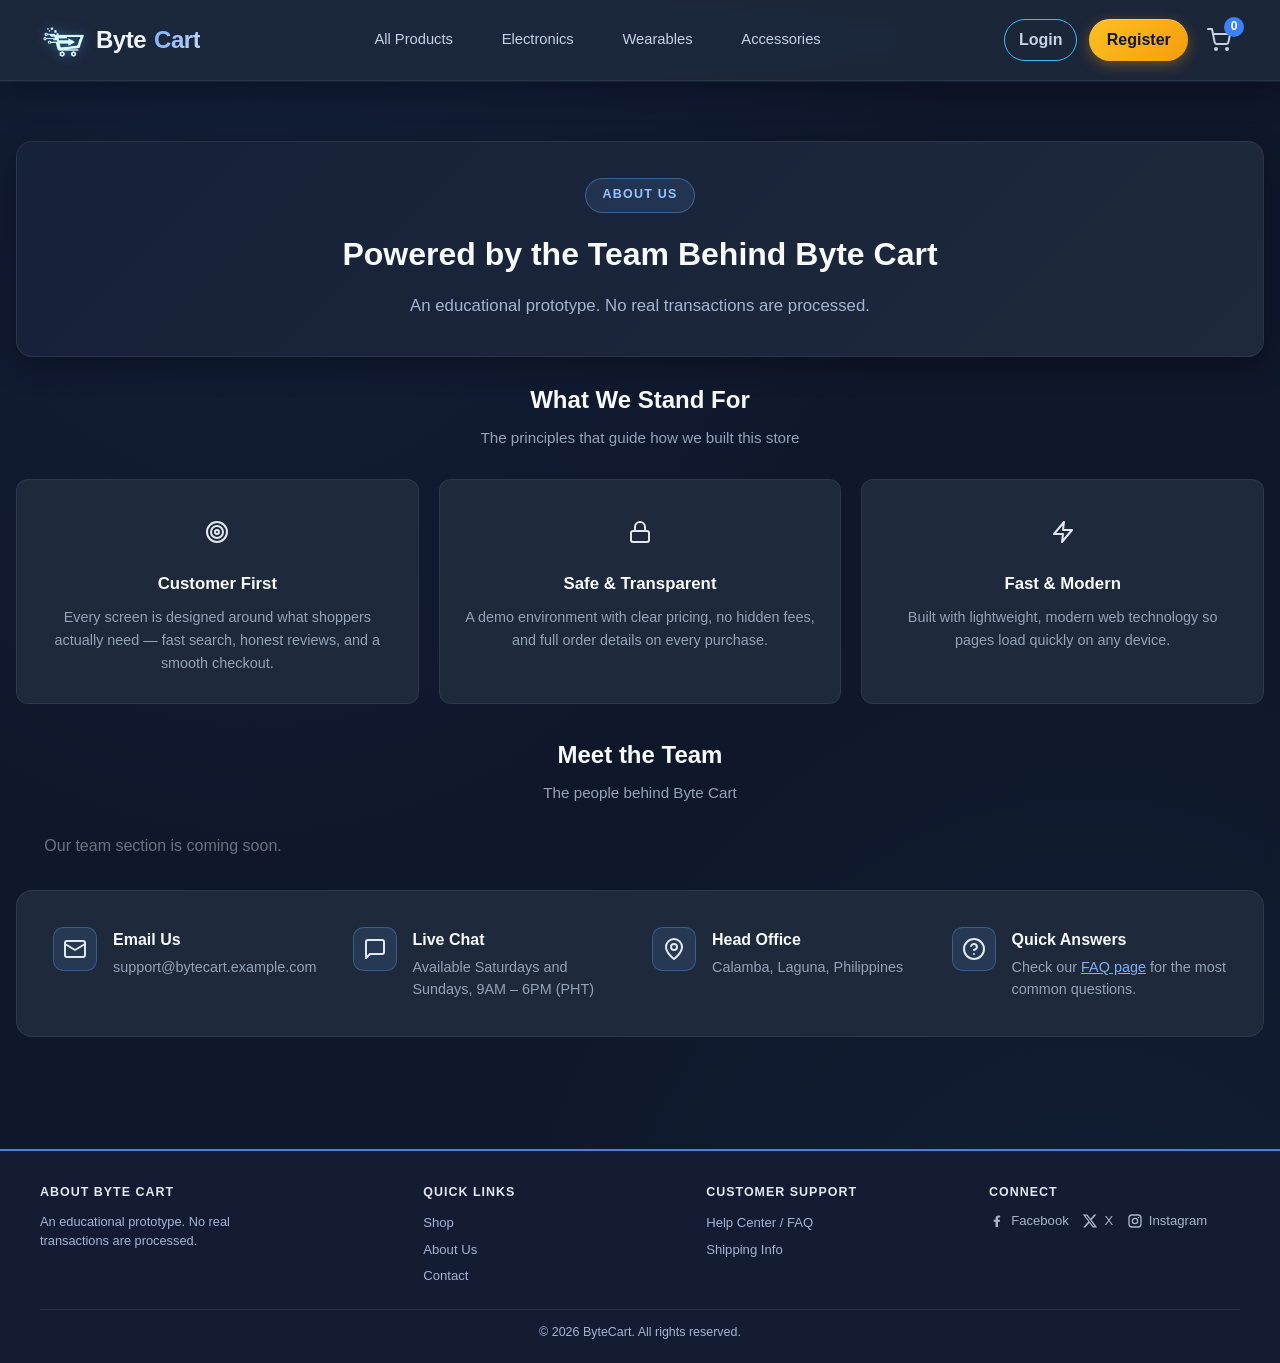
==== commit fcca7a09: "Unify responsive footer and social icons Co-authored-by: Copilot <223556219+Copilot@users.noreply.gi" ====
--- a/about.html
+++ b/about.html
@@ -5,7 +5,7 @@
   <meta charset="UTF-8">
   <meta name="viewport" content="width=device-width, initial-scale=1.0">
   <title>About Us - Byte Cart</title>
-  <link rel="stylesheet" href="css/styles.css?v=24">
+  <link rel="stylesheet" href="css/styles.css?v=26">
   <link rel="stylesheet" href="css/transitions.css">
   <style>
     .about-hero {
@@ -186,9 +186,7 @@
     <div class="about-hero">
       <span class="about-badge">About Us</span>
       <h1>Powered by the Team Behind Byte Cart</h1>
-      <p>ByteCart is a free, non-commercial prototype built for educational and portfolio demonstration purposes —
-        designed and developed by a small team passionate about clean, modern e-commerce experiences. No real
-        transactions are processed.</p>
+      <p>An educational prototype. No real transactions are processed.</p>
     </div>
 
     <h2 class="section-heading">What We Stand For</h2>
@@ -252,8 +250,7 @@
     <div class="footer-content">
       <div class="footer-section">
         <h3>About Byte Cart</h3>
-        <p>ByteCart is a free, non-commercial prototype created for educational and portfolio demonstration purposes. No
-          real transactions are processed.</p>
+        <p>An educational prototype. No real transactions are processed.</p>
       </div>
       <div class="footer-section">
         <h3>Quick Links</h3>
@@ -266,32 +263,21 @@
         <a href="#">Help Center / FAQ</a>
         <a href="#">Shipping Info</a>
       </div>
-      <div class="footer-section">
+            <div class="footer-section">
         <h3>Connect</h3>
-        <a href="#" aria-label="Byte Cart on Facebook"><svg class="social-icon" viewBox="0 0 24 24" aria-hidden="true">
-            <path
-              d="M13.5 21v-8h2.75l.4-3h-3.15V8.08c0-.87.24-1.46 1.5-1.46h1.78V3.94c-.31-.04-1.37-.14-2.6-.14-2.57 0-4.33 1.57-4.33 4.45V10H7v3h2.85v8h3.65Z" />
-          </svg>Facebook</a>
-        <a href="#" aria-label="Byte Cart on X"><svg class="social-icon" viewBox="0 0 24 24" aria-hidden="true">
-            <path
-              d="M18.244 2.25h3.308l-7.227 8.26 8.502 11.24H16.17l-5.214-6.817-5.963 6.817H1.684l7.73-8.835L1.254 2.25H8.08l4.713 6.231 5.45-6.231Zm-1.161 17.52h1.833L7.084 4.126H5.117L17.083 19.77Z" />
-          </svg>X</a>
-        <a href="#" aria-label="Byte Cart on Instagram"><svg class="social-icon" viewBox="0 0 24 24" aria-hidden="true">
-            <path
-              d="M7.5 2h9A5.5 5.5 0 0 1 22 7.5v9a5.5 5.5 0 0 1-5.5 5.5h-9A5.5 5.5 0 0 1 2 16.5v-9A5.5 5.5 0 0 1 7.5 2Zm0 2A3.5 3.5 0 0 0 4 7.5v9A3.5 3.5 0 0 0 7.5 20h9a3.5 3.5 0 0 0 3.5-3.5v-9A3.5 3.5 0 0 0 16.5 4h-9Zm9.75 1.5a1.25 1.25 0 1 1 0 2.5 1.25 1.25 0 0 1 0-2.5ZM12 7a5 5 0 1 1 0 10 5 5 0 0 1 0-10Zm0 2a3 3 0 1 0 0 6 3 3 0 0 0-3-3Z" />
-          </svg>Instagram</a>
+        <div id="footerSocial" class="footer-social" aria-label="Social media links"></div>
       </div>
     </div>
     <div class="footer-bottom">
-      <p>Copyright 2026 ByteCart. All rights reserved.</p>
+      <p id="footerCopyright">© 2026 ByteCart. All rights reserved.</p>
     </div>
   </footer>
-  <script src="js/database.js?v=6"></script>
+  <script src="js/database.js?v=7"></script>
   <script src="data/products.js"></script>
   <script src="js/auth.js?v=3"></script>
-  <script src="js/cart.js?v=5"></script>
+  <script src="js/cart.js?v=8"></script>
   <script src="js/app.js?v=20"></script>
-  <script src="js/site.js?v=3"></script>
+  <script src="js/site.js?v=6"></script>
   <script>
     document.addEventListener("DOMContentLoaded", () => {
       siteSettings.renderTeam("teamGrid");
--- a/css/styles.css
+++ b/css/styles.css
@@ -3107,3 +3107,227 @@
     gap: 2rem !important;
   }
 }
+
+.footer {
+  margin-top: 2.5rem;
+  padding: 2rem clamp(1rem, 4vw, 2.5rem) 1.25rem;
+  border-top: 2px solid #3B82F6;
+}
+
+.footer-content {
+  width: min(100%, 1200px);
+  grid-template-columns: minmax(0, 1.4fr) repeat(3, minmax(0, 1fr));
+  gap: 1.25rem 2rem;
+}
+
+.footer-section {
+  min-width: 0;
+}
+
+.footer-section h3 {
+  margin-bottom: 0.55rem;
+  font-size: 0.78rem;
+  letter-spacing: 0.08em;
+}
+
+.footer-section p {
+  max-width: 34ch;
+  font-size: 0.8rem;
+  line-height: 1.5;
+  overflow-wrap: anywhere;
+}
+
+.footer-section a {
+  margin-bottom: 0.35rem;
+  font-size: 0.82rem;
+}
+
+.footer-social {
+  display: flex;
+  flex-wrap: wrap;
+  align-items: center;
+  gap: 0.45rem 0.85rem;
+}
+
+.footer-social-item {
+  display: inline-flex;
+  min-width: 0;
+}
+
+.footer .footer-social-link {
+  display: inline-flex;
+  align-items: center;
+  gap: 0.38rem;
+  margin: 0;
+  color: #A9B6C8 !important;
+  font-size: 0.82rem;
+  line-height: 1.4;
+  overflow-wrap: anywhere;
+}
+
+.footer .footer-social-link:hover,
+.footer .footer-social-link:focus-visible {
+  color: #FFFFFF !important;
+}
+
+.footer .footer-social-link:focus-visible {
+  outline: 2px solid #7FB0F5;
+  outline-offset: 3px;
+  border-radius: 2px;
+}
+
+.footer .social-icon {
+  display: block;
+  flex: 0 0 1rem;
+  width: 1rem;
+  height: 1rem;
+  margin: 0;
+}
+
+.footer-bottom {
+  max-width: 1200px;
+  margin: 1.1rem auto 0;
+  padding-top: 0.8rem;
+  font-size: 0.78rem;
+}
+
+@media (max-width: 900px) {
+  .footer-content {
+    grid-template-columns: repeat(2, minmax(0, 1fr));
+    gap: 1.15rem 1.5rem;
+  }
+
+  .footer-section:first-child {
+    grid-column: 1 / -1;
+  }
+}
+
+@media (max-width: 640px) and (orientation: portrait) {
+  .footer {
+    margin-top: 2rem;
+    padding: 1.5rem 0.9rem 1rem;
+  }
+
+  .footer-content {
+    gap: 1rem 0.85rem;
+  }
+
+  .footer-section p,
+  .footer-section a,
+  .footer .footer-social-link,
+  .footer-bottom,
+  .footer-bottom p {
+    font-size: 0.8rem;
+  }
+
+  .footer-bottom {
+    margin-top: 0.9rem;
+    padding-top: 0.7rem;
+    text-align: left;
+  }
+}
+
+@media (max-width: 920px) and (max-height: 540px) and (orientation: landscape) {
+  .navbar-container {
+    gap: 0.35rem;
+    padding: 0.65rem 0.75rem;
+  }
+
+  .logo {
+    gap: 0.25rem;
+    font-size: 1.25rem;
+  }
+
+  .logo img {
+    width: 40px;
+    height: 40px;
+  }
+
+  .nav-center {
+    gap: 0.45rem;
+  }
+
+  .nav-center a {
+    font-size: 0.78rem;
+  }
+
+  .nav-right,
+  #authButtons {
+    gap: 0.25rem;
+  }
+
+  #authButtons a {
+    padding: 0.4rem 0.45rem;
+    font-size: 0.8rem;
+  }
+
+  .cart-icon {
+    width: 36px;
+  }
+
+  .footer {
+    margin-top: 1.5rem;
+    padding: 1.25rem 1rem 0.85rem;
+  }
+
+  .footer-content {
+    grid-template-columns: repeat(2, minmax(0, 1fr));
+    gap: 0.75rem 1.25rem;
+  }
+
+  .footer-section:first-child {
+    grid-column: 1 / -1;
+  }
+
+  .footer-section h3 {
+    margin-bottom: 0.35rem;
+  }
+
+  .footer-section a {
+    margin-bottom: 0.2rem;
+  }
+
+  .footer-bottom {
+    margin-top: 0.7rem;
+    padding-top: 0.55rem;
+  }
+}
+
+@media (min-width: 769px) and (max-width: 900px) {
+  .navbar-container {
+    gap: 0.4rem;
+    padding: 0.75rem 1rem;
+  }
+
+  .logo {
+    gap: 0.2rem;
+    font-size: 1.15rem;
+  }
+
+  .logo img {
+    width: 38px;
+    height: 38px;
+  }
+
+  .nav-center {
+    gap: 0.45rem;
+  }
+
+  .nav-center a {
+    font-size: 0.78rem;
+  }
+
+  .nav-right,
+  #authButtons {
+    gap: 0.25rem;
+  }
+
+  #authButtons a {
+    padding: 0.35rem 0.3rem !important;
+    font-size: 0.78rem;
+  }
+
+  .cart-icon {
+    width: 36px;
+  }
+}
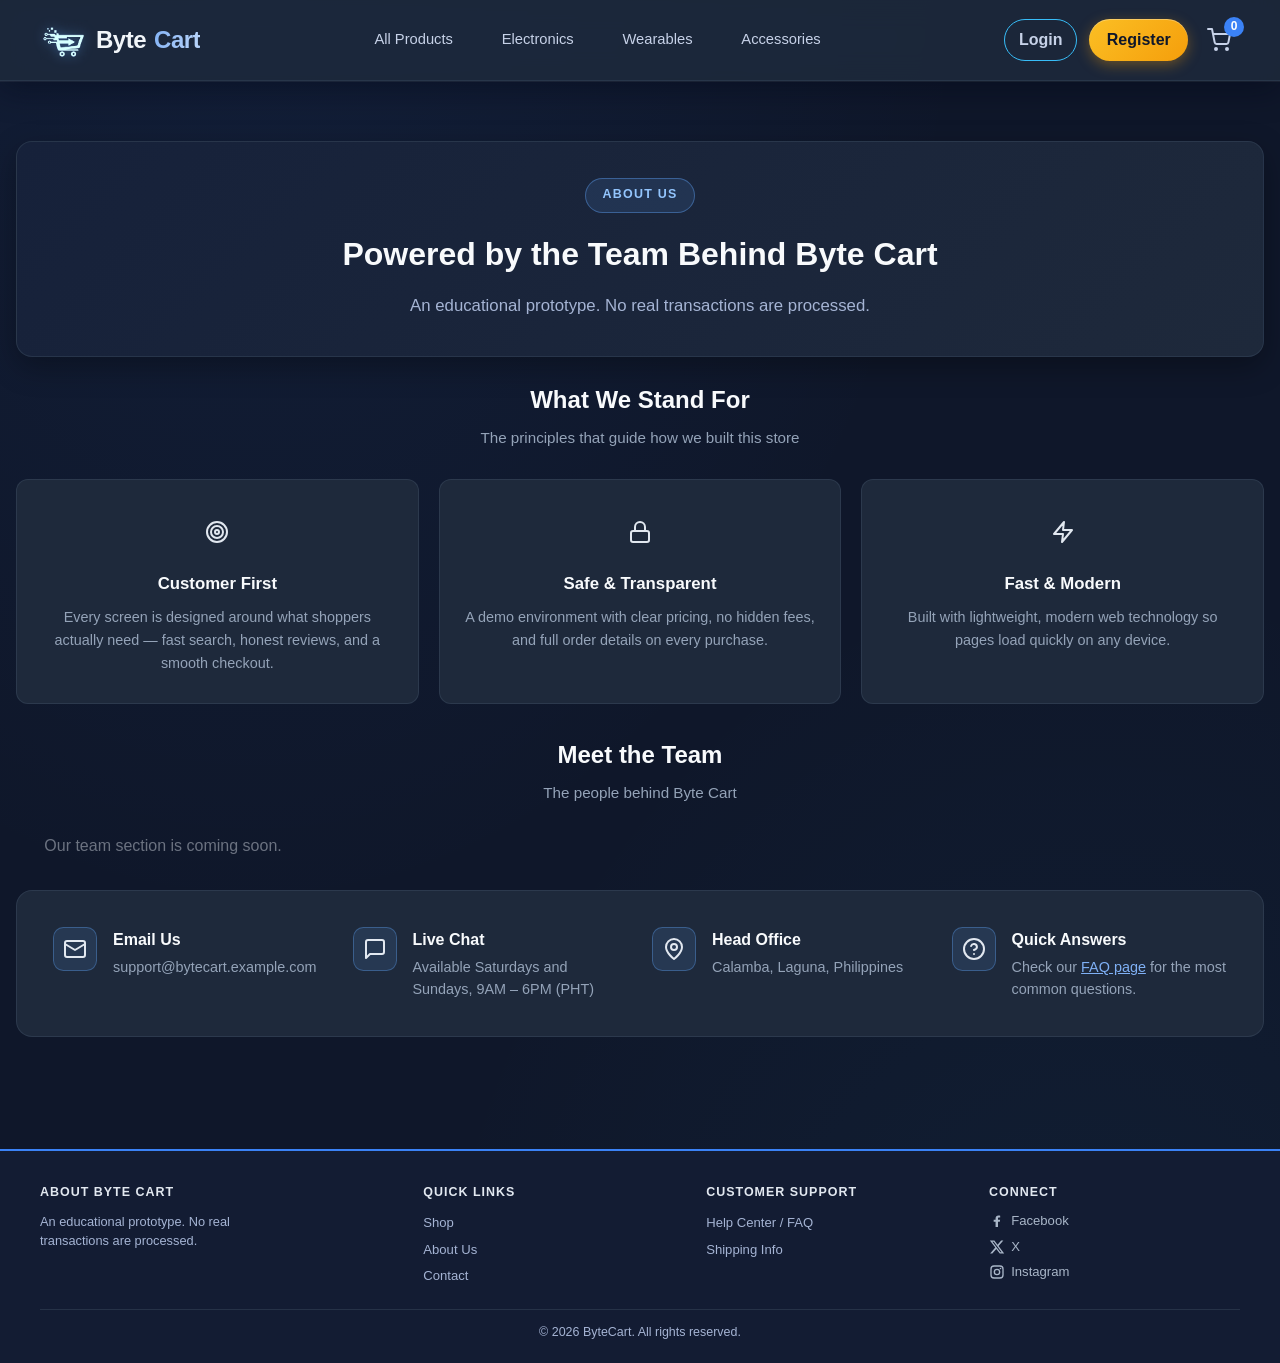
==== commit f4a23aac: "Stack desktop footer social links Display social links in a vertical list on desktop and a horizonta" ====
--- a/about.html
+++ b/about.html
@@ -5,7 +5,7 @@
   <meta charset="UTF-8">
   <meta name="viewport" content="width=device-width, initial-scale=1.0">
   <title>About Us - Byte Cart</title>
-  <link rel="stylesheet" href="css/styles.css?v=26">
+  <link rel="stylesheet" href="css/styles.css?v=27">
   <link rel="stylesheet" href="css/transitions.css">
   <style>
     .about-hero {
--- a/css/styles.css
+++ b/css/styles.css
@@ -3144,13 +3144,15 @@
 
 .footer-social {
   display: flex;
-  flex-wrap: wrap;
-  align-items: center;
+  flex-direction: column;
+  flex-wrap: nowrap;
+  align-items: flex-start;
   gap: 0.45rem 0.85rem;
 }
 
 .footer-social-item {
   display: inline-flex;
+  flex: 0 0 auto;
   min-width: 0;
 }
 
@@ -3212,6 +3214,17 @@
     gap: 1rem 0.85rem;
   }
 
+  .footer-section:last-child {
+    grid-column: 1 / -1;
+  }
+
+  .footer-social {
+    flex-direction: row;
+    flex-wrap: nowrap;
+    align-items: center;
+    gap: 0.45rem 0.85rem;
+  }
+
   .footer-section p,
   .footer-section a,
   .footer .footer-social-link,
